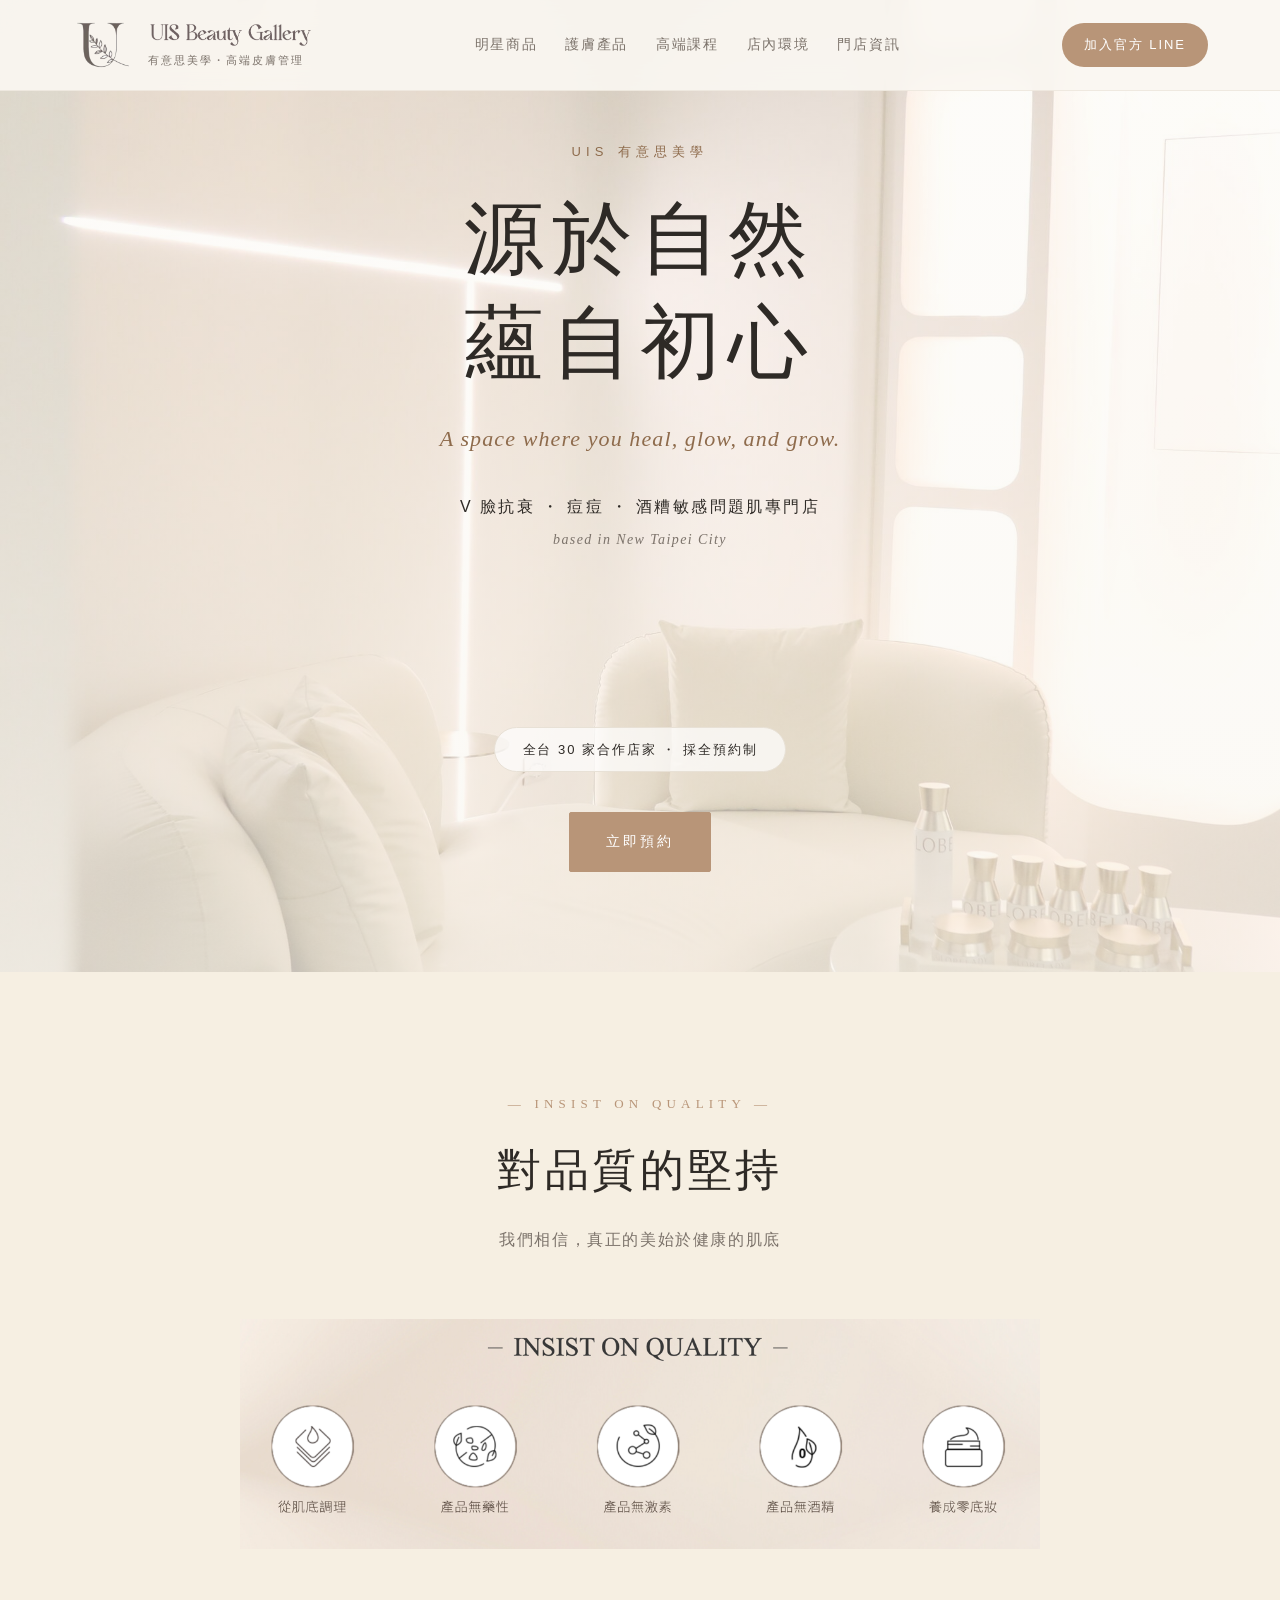
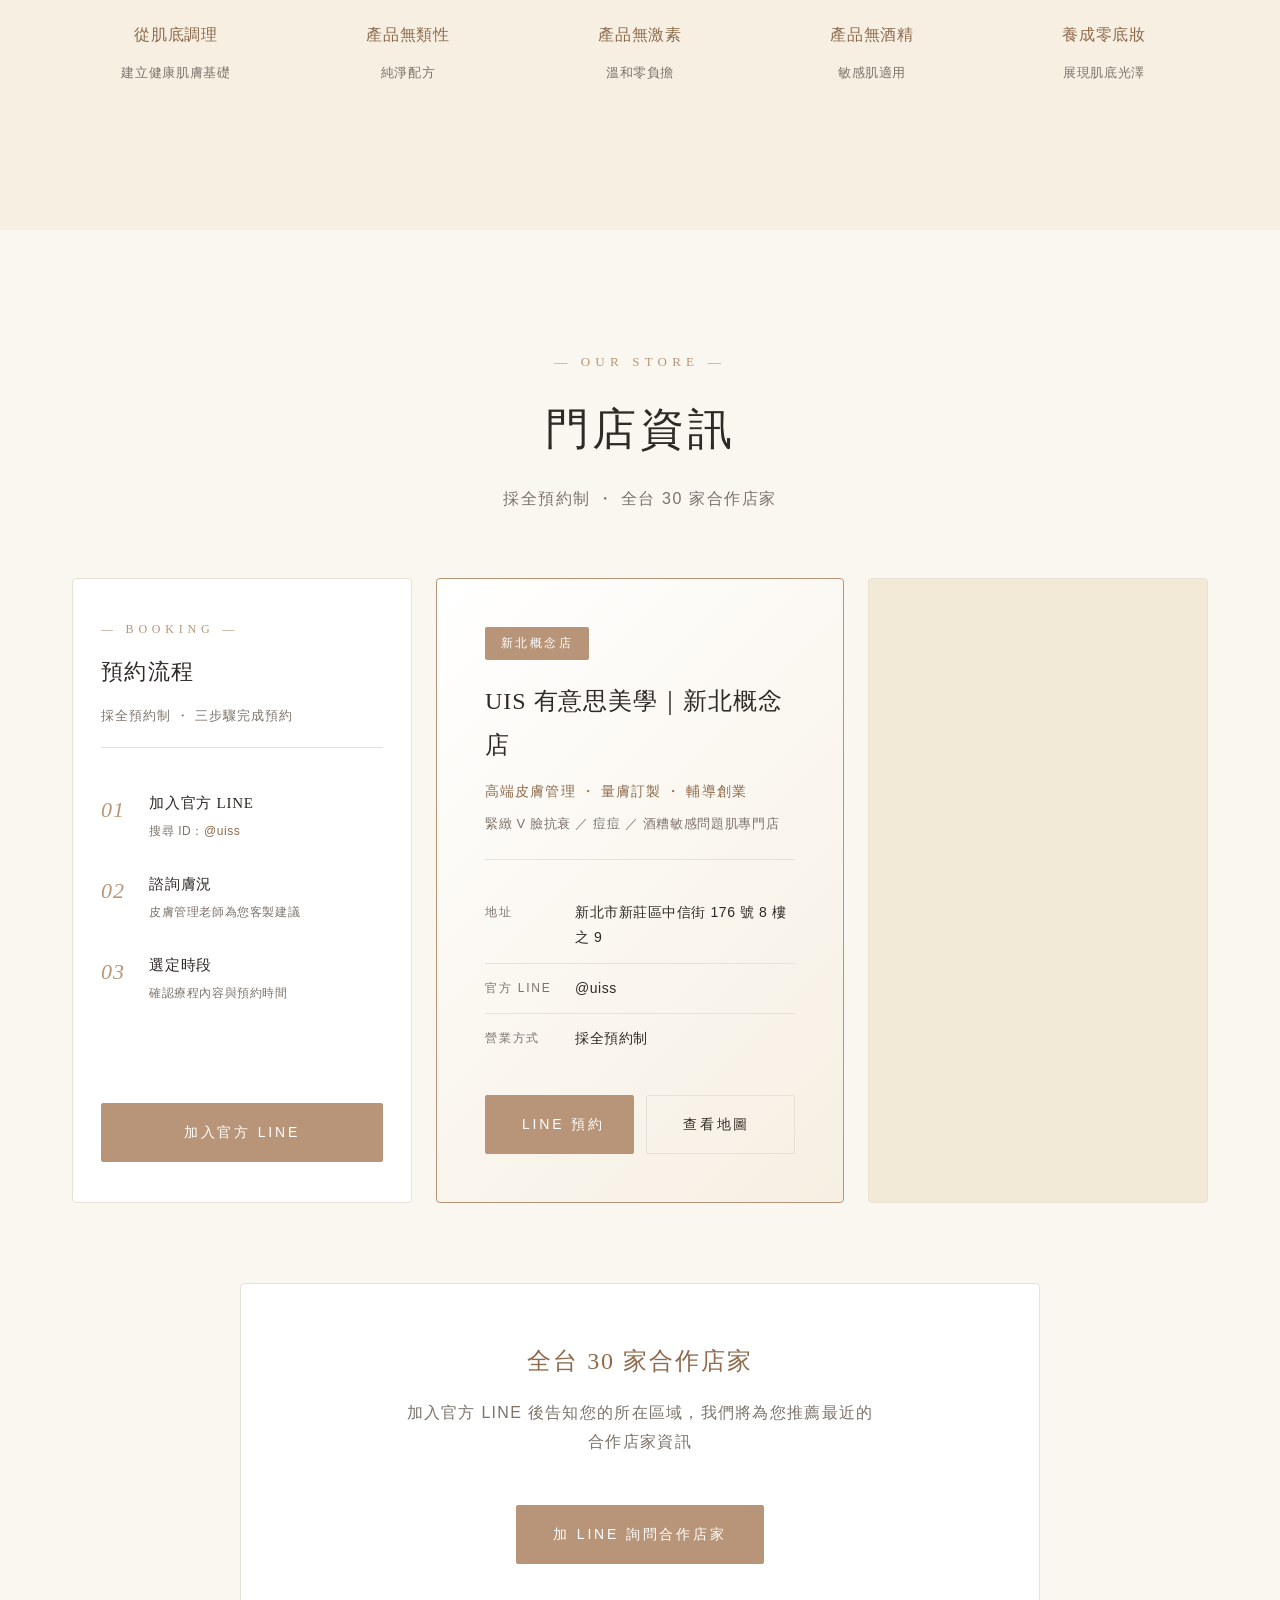
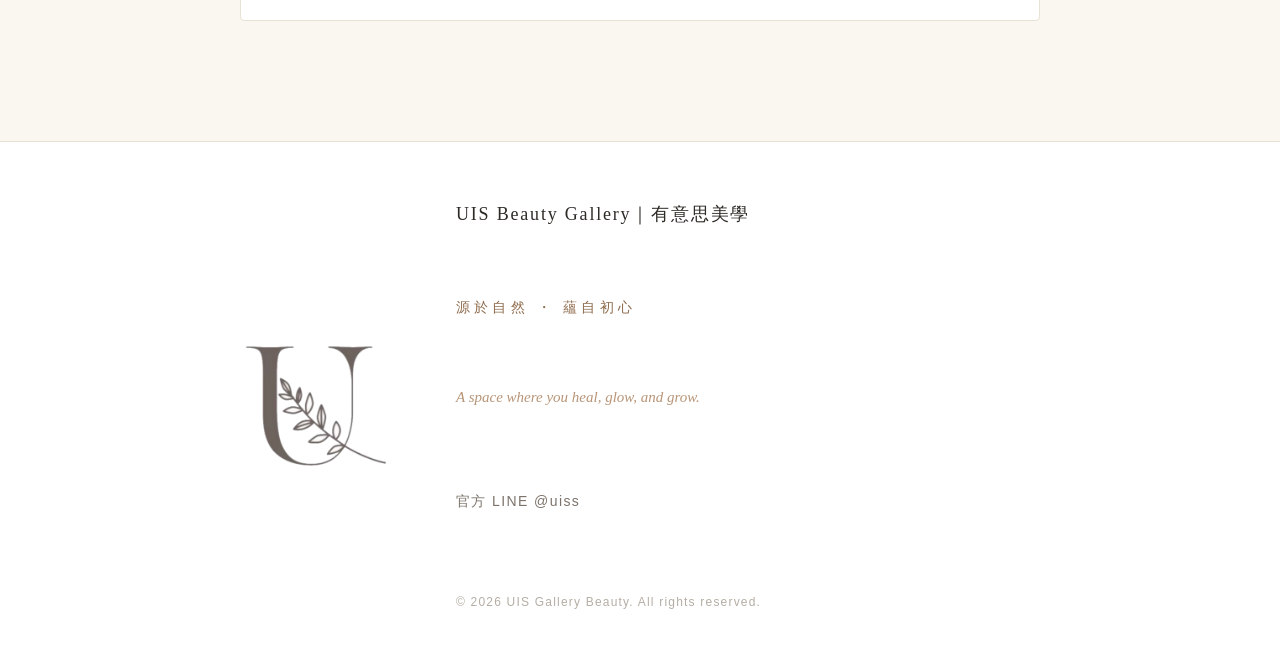
==== index.html @ d6e3f18b "fix(footer): LOGO 用 grid-row span 5 才能真正跨欄 問題：上次用 grid-row: 1 / -1，但沒指定 grid-template-rows 時，-1 = 1 " ====
<!DOCTYPE html>
<html lang="zh-Hant">
<head>
  <meta charset="UTF-8">
  <meta name="viewport" content="width=device-width, initial-scale=1.0">
  <title>UIS Gallery Beauty｜高端皮膚管理</title>
  <meta name="description" content="UIS 有意思美學｜高端皮膚管理。源於自然・蘊自初心。V 臉抗衰／痘痘／酒糟敏感問題肌專門店。based in New Taipei City，採全預約制。">

  <meta property="og:title" content="UIS Gallery Beauty｜高端皮膚管理">
  <meta property="og:description" content="源於自然・蘊自初心。V 臉抗衰／痘痘／酒糟敏感問題肌專門店。">
  <meta property="og:type" content="website">
  <meta property="og:url" content="https://uisgallerybeauty.github.io">
  <meta property="og:image" content="https://uisgallerybeauty.github.io/images/brand/logo-sign.jpg">

  <!-- Favicons（U + 月桂葉 LOGO 提取） -->
  <link rel="icon" type="image/png" sizes="32x32" href="images/brand/favicon-32.png">
  <link rel="icon" type="image/png" sizes="192x192" href="images/brand/favicon-192.png">
  <link rel="apple-touch-icon" sizes="180x180" href="images/brand/apple-touch-icon.png">

  <link rel="stylesheet" href="assets/css/style.css?v=202605300919">
</head>
<body>

  <!-- ===== Header ===== -->
  <header class="site-header">
    <div class="container header-inner">
      <a href="#top" class="brand">
        <img class="brand-mark-img" src="images/brand/logo-mark.png" alt="UIS Gallery Beauty LOGO">
        <span class="brand-text">
          <img class="brand-name-img" src="images/brand/logo-text.png" alt="UIS Beauty Gallery">
          <span class="brand-sub">有意思美學・高端皮膚管理</span>
        </span>
      </a>
      <nav class="site-nav">
        <a href="products.html">明星商品</a>
        <a href="skincare.html">護膚產品</a>
        <a href="courses.html">高端課程</a>
        <a href="space.html">店內環境</a>
        <a href="stores.html">門店資訊</a>
      </nav>
      <a href="https://lin.ee/UDv8DUk" target="_blank" rel="noopener" class="header-cta">
        加入官方 LINE
      </a>
    </div>
  </header>

  <!-- ===== Hero ===== -->
  <section class="hero" id="top">
    <video class="hero-video" autoplay muted loop playsinline poster="images/space/space-02.jpg">
      <source src="images/video/hero-loop.mp4" type="video/mp4">
    </video>
    <div class="hero-overlay"></div>
    <div class="container hero-content">
      <p class="hero-eyebrow">UIS 有意思美學</p>
      <h1 class="hero-title">源於自然<br>蘊自初心</h1>
      <p class="hero-tagline">A space where you heal, glow, and grow.</p>
      <p class="hero-sub">
        V 臉抗衰 ・ 痘痘 ・ 酒糟敏感問題肌專門店<br>
        <span class="hero-location">based in New Taipei City</span>
      </p>
      <p class="hero-pill">全台 30 家合作店家 ・ 採全預約制</p>
      <div class="hero-cta-wrap">
        <a href="#stores" class="btn btn-primary">立即預約</a>
      </div>
    </div>
  </section>

  <!-- ===== Quality Promise ===== -->
  <section class="section section-quality" id="quality">
    <div class="container">
      <p class="section-eyebrow">— INSIST ON QUALITY —</p>
      <h2>對品質的堅持</h2>
      <p class="section-intro">我們相信，真正的美始於健康的肌底</p>
      <div class="quality-image">
        <img src="images/brand/insist-on-quality.png" alt="INSIST ON QUALITY 五大品質承諾">
      </div>
      <div class="quality-grid">
        <div class="quality-item"><strong>從肌底調理</strong><span>建立健康肌膚基礎</span></div>
        <div class="quality-item"><strong>產品無類性</strong><span>純淨配方</span></div>
        <div class="quality-item"><strong>產品無激素</strong><span>溫和零負擔</span></div>
        <div class="quality-item"><strong>產品無酒精</strong><span>敏感肌適用</span></div>
        <div class="quality-item"><strong>養成零底妝</strong><span>展現肌底光澤</span></div>
      </div>
    </div>
  </section>

  <!-- 明星商品 / 護膚產品 section 已移至獨立分頁（products.html / skincare.html）
       首頁只留 nav 跳轉，避免內容過長 -->

  <!-- 高端課程 / 店內環境 section 已移至獨立分頁（courses.html / space.html）
       首頁只留 nav 跳轉 -->

  <!-- ===== 門店資訊（只留新北）===== -->
  <section class="section section-stores" id="stores">
    <div class="container">
      <p class="section-eyebrow">— OUR STORE —</p>
      <h2>門店資訊</h2>
      <p class="section-intro">採全預約制 ・ 全台 30 家合作店家</p>

      <div class="store-triple-wrap">

        <!-- 左：預約流程卡（E 方案） -->
        <div class="store-booking-info">
          <p class="booking-info-eyebrow">— BOOKING —</p>
          <h3>預約流程</h3>
          <p class="booking-info-lead">
            採全預約制 ・ 三步驟完成預約
          </p>
          <ol class="booking-steps">
            <li>
              <span class="step-num">01</span>
              <div>
                <strong>加入官方 LINE</strong>
                <span>搜尋 ID：<em>@uiss</em></span>
              </div>
            </li>
            <li>
              <span class="step-num">02</span>
              <div>
                <strong>諮詢膚況</strong>
                <span>皮膚管理老師為您客製建議</span>
              </div>
            </li>
            <li>
              <span class="step-num">03</span>
              <div>
                <strong>選定時段</strong>
                <span>確認療程內容與預約時間</span>
              </div>
            </li>
          </ol>
          <div class="booking-info-cta">
            <a href="https://lin.ee/UDv8DUk" target="_blank" rel="noopener" class="btn btn-line btn-block">
              加入官方 LINE
            </a>
          </div>
        </div>

        <!-- 中：店家資訊卡 -->
        <article class="store-card store-card-primary">
          <div class="store-badge">新北概念店</div>
          <h3>UIS 有意思美學｜新北概念店</h3>
          <p class="store-services">
            高端皮膚管理 ・ 量膚訂製 ・ 輔導創業
          </p>
          <p class="store-positioning">
            緊緻 V 臉抗衰 ／ 痘痘 ／ 酒糟敏感問題肌專門店
          </p>

          <div class="store-info">
            <div class="store-info-row">
              <span class="store-info-label">地址</span>
              <span class="store-info-val">新北市新莊區中信街 176 號 8 樓之 9</span>
            </div>
            <div class="store-info-row">
              <span class="store-info-label">官方 LINE</span>
              <span class="store-info-val">@uiss</span>
            </div>
            <div class="store-info-row">
              <span class="store-info-label">營業方式</span>
              <span class="store-info-val">採全預約制</span>
            </div>
          </div>

          <div class="store-actions">
            <a href="https://lin.ee/UDv8DUk" target="_blank" rel="noopener" class="btn btn-line">
              LINE 預約
            </a>
            <a href="https://maps.app.goo.gl/e3yg8ofaXATafeQRA" target="_blank" rel="noopener" class="btn btn-outline">
              查看地圖
            </a>
          </div>
        </article>

        <!-- 右：客製化色調地圖（D 方案，套米色 monochrome filter） -->
        <div class="store-map store-map-tinted">
          <iframe
            src="https://maps.google.com/maps?q=%E6%96%B0%E5%8C%97%E5%B8%82%E6%96%B0%E8%8E%8A%E5%8D%80%E4%B8%AD%E4%BF%A1%E8%A1%97176%E8%99%9F8%E6%A8%93%E4%B9%9D&t=&z=16&ie=UTF8&iwloc=&output=embed"
            width="100%"
            height="100%"
            frameborder="0"
            style="border:0;"
            allowfullscreen
            loading="lazy"
            referrerpolicy="no-referrer-when-downgrade"
            title="UIS Gallery Beauty 新北概念店位置">
          </iframe>
        </div>

      </div>

      <div class="partners-block">
        <h3 class="partners-title">全台 30 家合作店家</h3>
        <p class="partners-desc">
          加入官方 LINE 後告知您的所在區域，我們將為您推薦最近的合作店家資訊
        </p>
        <div class="section-cta">
          <a href="https://lin.ee/UDv8DUk" target="_blank" rel="noopener" class="btn btn-line">
            加 LINE 詢問合作店家
          </a>
        </div>
      </div>
    </div>
  </section>

  <!-- ===== Footer ===== -->
  <footer class="site-footer">
    <div class="container">
      <img class="footer-logo" src="images/brand/logo-mark.png" alt="UIS Gallery Beauty">
      <p class="footer-brand">UIS Beauty Gallery｜有意思美學</p>
      <p class="footer-tagline">源於自然 ・ 蘊自初心</p>
      <p class="footer-en">A space where you heal, glow, and grow.</p>
      <div class="footer-links">
        <a href="https://lin.ee/UDv8DUk" target="_blank" rel="noopener">官方 LINE @uiss</a>
      </div>
      <p class="footer-copy">&copy; 2026 UIS Gallery Beauty. All rights reserved.</p>
    </div>
  </footer>

  <!-- ===== Lightbox（店內環境照片放大查看） ===== -->
  <div class="lightbox-overlay" id="lightbox" role="dialog" aria-modal="true" aria-label="店內環境照片放大">
    <button class="lightbox-close" aria-label="關閉">×</button>
    <button class="lightbox-prev" aria-label="上一張">‹</button>
    <button class="lightbox-next" aria-label="下一張">›</button>
    <img class="lightbox-img" alt="">
    <div class="lightbox-counter"></div>
  </div>

  <script src="assets/js/main.js?v=202605300919"></script>
</body>
</html>
---- assets/css/style.css ----
/* =========================================================
   UIS Gallery Beauty — Stylesheet (v2)
   調性：韓系療癒、純白＋鵝黃＋米白＋莫蘭迪綠＋金色，圓弧曲線
   ========================================================= */

:root {
  --color-bg: #FAF7F1;
  --color-text: #2E2A26;
  --color-muted: #7C736B;
  --color-faint: #B5ADA4;
  --color-accent: #B89578;        /* 玫瑰金／深奶茶 */
  --color-accent-dark: #8E6B4C;
  --color-line: #E8E1D6;
  --color-card: #FFFFFF;
  --color-cream: #F6EFE2;
  --color-cream-deep: #ECDFC8;
  --color-green: #C8D2C5;
  --color-vip-bg: #2D2620;         /* VIP 深色突顯 */
  --color-vip-gold: #C7A063;
  --font-heading: "Noto Serif TC", "Source Han Serif", "Songti TC", serif;
  --font-body: "Noto Sans TC", "PingFang TC", "Microsoft JhengHei", sans-serif;
  --font-en: "Cormorant Garamond", "Times New Roman", serif;
  --container-max: 1200px;
  --space-section: 120px;
  --radius: 4px;
}

* { box-sizing: border-box; margin: 0; padding: 0; }
html { scroll-behavior: smooth; }
body {
  font-family: var(--font-body);
  color: var(--color-text);
  background: var(--color-bg);
  line-height: 1.8;
  font-size: 16px;
  -webkit-font-smoothing: antialiased;
}
img { max-width: 100%; display: block; }
a { color: inherit; text-decoration: none; }
ul { list-style: none; }

.container {
  max-width: var(--container-max);
  margin: 0 auto;
  padding: 0 32px;
}

/* ---------- Header ---------- */
.site-header {
  position: fixed;
  top: 0;
  left: 0;
  right: 0;
  z-index: 100;
  background: rgba(250, 247, 241, 0.92);
  backdrop-filter: blur(12px);
  border-bottom: 1px solid rgba(232, 225, 214, 0.6);
}
.header-inner {
  display: flex;
  align-items: center;
  justify-content: space-between;
  padding: 14px 32px;
  gap: 24px;
}
.brand { display: flex; align-items: center; gap: 14px; }
.brand-mark-img {
  width: auto;
  height: 62px;                  /* 放大 LOGO（之前 44px 太小） */
  object-fit: contain;
}
.brand-text {
  display: inline-flex;
  flex-direction: column;
  line-height: 1.2;
  gap: 6px;
  align-items: stretch;          /* 讓子元素吃滿父寬度 */
}
.brand-name {
  font-family: var(--font-heading);
  font-size: 17px;
  letter-spacing: 0.06em;
  font-weight: 500;
}
/* 品牌標準字圖（UIS Beauty Gallery）— 寬度跟中文副標等寬達成上下對齊 */
.brand-name-img {
  display: block;
  width: 100%;                   /* 跟父容器（brand-text）等寬 = 跟中文副標等寬 */
  height: auto;
  max-height: 26px;              /* 但別過高 */
  object-fit: contain;
  object-position: left center;  /* 圖靠左對齊 */
}
.brand-sub {
  font-size: 11px;
  color: var(--color-muted);
  letter-spacing: 0.18em;
  white-space: nowrap;            /* 中文不換行，固定寬度，讓英文 LOGO 圖跟著吃滿 */
}
.site-nav { display: flex; gap: 28px; }
.site-nav a {
  font-size: 14px;
  letter-spacing: 0.12em;
  color: var(--color-muted);
  transition: color 0.2s;
}
.site-nav a:hover { color: var(--color-accent); }

/* Header CTA：改用深奶茶底（移除 LINE 綠） */
.header-cta {
  background: var(--color-accent);
  color: #fff !important;
  padding: 10px 22px;
  font-size: 13px;
  letter-spacing: 0.15em;
  border-radius: 999px;
  transition: background 0.2s;
  white-space: nowrap;
  font-weight: 500;
}
.header-cta:hover { background: var(--color-accent-dark); }

/* ---------- Hero ---------- */
.hero {
  position: relative;
  min-height: 100vh;
  display: flex;
  align-items: center;
  justify-content: center;
  overflow: hidden;
  padding: 140px 0 100px;
}
.hero-video {
  position: absolute;
  top: 0; left: 0;
  width: 100%;
  height: 100%;
  object-fit: cover;
  z-index: 0;
}
.hero-overlay {
  position: absolute;
  inset: 0;
  background: linear-gradient(
    180deg,
    rgba(250, 247, 241, 0.4) 0%,
    rgba(250, 247, 241, 0.5) 40%,
    rgba(250, 247, 241, 0.75) 100%
  );
  z-index: 1;
}
.hero-content {
  position: relative;
  z-index: 2;
  text-align: center;
  color: var(--color-text);
}
.hero-eyebrow {
  font-size: 13px;
  letter-spacing: 0.4em;
  color: var(--color-accent-dark);
  margin-bottom: 24px;
  font-weight: 500;
}
.hero-title {
  font-family: var(--font-heading);
  font-size: clamp(48px, 8vw, 80px);
  letter-spacing: 0.1em;
  font-weight: 400;
  line-height: 1.3;
  margin-bottom: 24px;
  color: #2E2A26;
}
.hero-tagline {
  font-family: var(--font-en);
  font-style: italic;
  font-size: clamp(16px, 2vw, 22px);
  color: var(--color-accent-dark);
  letter-spacing: 0.05em;
  margin-bottom: 32px;
}
.hero-sub {
  font-size: 16px;
  color: var(--color-text);
  letter-spacing: 0.15em;
  margin-bottom: 32px;
  line-height: 2;
}
.hero-location {
  font-family: var(--font-en);
  font-size: 14px;
  color: var(--color-muted);
  font-style: italic;
  letter-spacing: 0.1em;
}
.hero-pill {
  display: inline-block;
  background: rgba(255, 255, 255, 0.7);
  border: 1px solid var(--color-line);
  padding: 10px 28px;
  border-radius: 999px;
  font-size: 13px;
  letter-spacing: 0.15em;
  color: var(--color-text);
  margin-top: 140px;          /* 推到 hero 下半部，避開影片中央 LOGO */
}
.hero-cta-wrap {
  margin-top: 40px;            /* pill 與 CTA 距離縮短，讓兩者一起在下半部 */
}
@media (max-width: 600px) {
  .hero-pill { margin-top: 80px; }
  .hero-cta-wrap { margin-top: 28px; }
}

/* ---------- Section base ---------- */
.section {
  padding: var(--space-section) 0;
}
.section-alt { background: #fff; }
.section-eyebrow {
  text-align: center;
  font-family: var(--font-en);
  font-size: 13px;
  letter-spacing: 0.4em;
  color: var(--color-accent);
  margin-bottom: 16px;
}
.section h2 {
  font-family: var(--font-heading);
  font-size: clamp(32px, 4.5vw, 44px);
  letter-spacing: 0.08em;
  font-weight: 400;
  text-align: center;
  margin-bottom: 16px;
}
.section-intro {
  text-align: center;
  color: var(--color-muted);
  margin-bottom: 64px;
  letter-spacing: 0.1em;
}
.section-cta {
  text-align: center;
  margin-top: 48px;
}

/* ---------- Buttons ---------- */
.btn {
  display: inline-block;
  padding: 16px 36px;
  font-size: 14px;
  letter-spacing: 0.2em;
  border: 1px solid;
  border-radius: 2px;
  cursor: pointer;
  transition: all 0.3s;
  white-space: nowrap;
  font-family: inherit;
}
.btn-primary {
  background: var(--color-accent);
  color: #fff;
  border-color: var(--color-accent);
}
.btn-primary:hover {
  background: var(--color-accent-dark);
  border-color: var(--color-accent-dark);
}
/* 改 4 (本輪)：LINE 按鈕統一深奶茶，全網一致 */
.btn-line {
  background: var(--color-accent);
  color: #fff;
  border-color: var(--color-accent);
}
.btn-line:hover {
  background: var(--color-accent-dark);
  border-color: var(--color-accent-dark);
}
.btn-outline {
  background: transparent;
  color: var(--color-text);
  border-color: var(--color-line);
}
.btn-outline:hover {
  border-color: var(--color-accent);
  color: var(--color-accent);
}
.btn-lg {
  padding: 20px 48px;
  font-size: 15px;
  letter-spacing: 0.25em;
}

/* ---------- Quality section ---------- */
.section-quality { background: var(--color-cream); }
.quality-image {
  max-width: 800px;
  margin: 0 auto 48px;
}
.quality-grid {
  display: grid;
  grid-template-columns: repeat(auto-fit, minmax(140px, 1fr));
  gap: 24px;
  margin-top: 24px;
}
.quality-item {
  text-align: center;
  padding: 24px 12px;
}
.quality-item strong {
  display: block;
  font-family: var(--font-heading);
  font-size: 16px;
  font-weight: 500;
  color: var(--color-accent-dark);
  margin-bottom: 8px;
  letter-spacing: 0.05em;
}
.quality-item span {
  font-size: 13px;
  color: var(--color-muted);
  letter-spacing: 0.05em;
}

/* ---------- Product grid（改 3：可點擊）---------- */
.product-grid {
  display: grid;
  grid-template-columns: repeat(auto-fit, minmax(260px, 1fr));
  gap: 32px;
  margin-bottom: 48px;
}
.product-card {
  background: #fff;
  border: 1px solid var(--color-line);
  border-radius: var(--radius);
  padding: 24px;
  text-align: center;
  transition: transform 0.3s, box-shadow 0.3s, border-color 0.3s;
  cursor: pointer;
  display: block;
  color: inherit;
}
.product-card:hover {
  transform: translateY(-6px);
  box-shadow: 0 20px 48px rgba(0,0,0,0.08);
  border-color: var(--color-accent);
}
.product-image-placeholder {
  aspect-ratio: 1 / 1;
  background: var(--color-cream);
  display: flex;
  align-items: center;
  justify-content: center;
  color: var(--color-faint);
  font-size: 13px;
  letter-spacing: 0.15em;
  line-height: 1.6;
  border-radius: var(--radius);
  margin-bottom: 20px;
}
.product-card h3 {
  font-family: var(--font-heading);
  font-size: 17px;
  font-weight: 500;
  margin-bottom: 8px;
  letter-spacing: 0.04em;
}
.product-desc {
  color: var(--color-muted);
  font-size: 13px;
  letter-spacing: 0.08em;
  margin-bottom: 12px;
}
.product-more {
  display: inline-block;
  font-size: 12px;
  color: var(--color-accent);
  letter-spacing: 0.15em;
  border-top: 1px solid var(--color-line);
  padding-top: 12px;
  margin-top: 4px;
  width: 100%;
  transition: color 0.2s, border-color 0.2s;
}
.product-card:hover .product-more {
  color: var(--color-accent-dark);
  border-top-color: var(--color-accent);
}
.product-note {
  text-align: center;
  color: var(--color-muted);
  font-size: 13px;
  letter-spacing: 0.05em;
  max-width: 640px;
  margin: 0 auto;
}

/* ---------- Skincare section ---------- */
.section-skincare { background: var(--color-bg); }
.skincare-grid {
  display: grid;
  grid-template-columns: repeat(auto-fit, minmax(220px, 1fr));
  gap: 24px;
  margin-bottom: 48px;
}
.skincare-cat {
  background: #fff;
  border: 1px solid var(--color-line);
  padding: 40px 28px;
  border-radius: var(--radius);
  text-align: center;
  transition: transform 0.3s, border-color 0.3s;
}
.skincare-cat:hover {
  transform: translateY(-4px);
  border-color: var(--color-accent);
}
.skincare-num {
  font-family: var(--font-en);
  font-size: 36px;
  color: var(--color-accent);
  margin-bottom: 16px;
  letter-spacing: 0.05em;
  font-weight: 400;
}
.skincare-cat h3 {
  font-family: var(--font-heading);
  font-size: 18px;
  font-weight: 500;
  margin-bottom: 8px;
  letter-spacing: 0.06em;
}
.skincare-cat p {
  font-size: 13px;
  color: var(--color-muted);
  letter-spacing: 0.08em;
}
.skincare-note {
  text-align: center;
  color: var(--color-muted);
  font-size: 13px;
  letter-spacing: 0.05em;
  max-width: 640px;
  margin: 0 auto;
}

/* ---------- Courses section ---------- */
.section-courses {
  background: var(--color-cream);
  padding-bottom: 0;
}
.price-pair {
  display: grid;
  grid-template-columns: repeat(auto-fit, minmax(280px, 1fr));
  gap: 24px;
  max-width: 720px;
  margin: 0 auto 100px;
}
.price-card {
  background: #fff;
  border: 1px solid var(--color-line);
  border-radius: var(--radius);
  padding: 40px 32px;
  text-align: center;
  position: relative;
}
.price-card-vip {
  background: linear-gradient(135deg, #fff 0%, var(--color-cream) 100%);
  border-color: var(--color-accent);
}
.price-vip-badge {
  position: absolute;
  top: 12px;
  right: 12px;
  background: var(--color-accent);
  color: #fff;
  padding: 4px 10px;
  font-size: 11px;
  letter-spacing: 0.15em;
  border-radius: 2px;
  font-weight: 500;
}
.price-label {
  font-size: 13px;
  letter-spacing: 0.25em;
  color: var(--color-muted);
  margin-bottom: 16px;
}
.price-amount {
  font-family: var(--font-en);
  font-size: 44px;
  color: var(--color-accent-dark);
  margin-bottom: 12px;
  font-weight: 500;
  letter-spacing: 0.02em;
}
.price-card-vip .price-amount { color: var(--color-accent); }
.price-note {
  font-size: 13px;
  color: var(--color-muted);
  letter-spacing: 0.1em;
}

/* ---------- VIP Mega（改 4：大幅強化，全寬深色突顯）---------- */
.vip-mega {
  background: var(--color-vip-bg);
  color: #F5EDE0;
  padding: 100px 0;
  position: relative;
  margin-top: 0;
}
.vip-mega::before {
  content: "";
  position: absolute;
  top: 0;
  left: 0;
  right: 0;
  height: 3px;
  background: linear-gradient(90deg, transparent, var(--color-vip-gold), transparent);
}
.vip-mega-eyebrow {
  text-align: center;
  font-family: var(--font-en);
  font-size: 13px;
  letter-spacing: 0.5em;
  color: var(--color-vip-gold);
  margin-bottom: 16px;
}
.vip-mega-title {
  text-align: center;
  font-family: var(--font-en);
  font-size: clamp(48px, 7vw, 72px);
  font-weight: 500;
  color: var(--color-vip-gold);
  letter-spacing: 0.05em;
  margin-bottom: 8px;
  font-style: italic;
}
.vip-mega-subtitle {
  text-align: center;
  font-family: var(--font-heading);
  font-size: 22px;
  letter-spacing: 0.2em;
  margin-bottom: 64px;
  color: #F5EDE0;
}
/* VIP 區：圖大、頂底都對齊、背景金框偏移突出（秩序中跳脫） */
.vip-mega-content {
  display: grid;
  grid-template-columns: 1fr 1fr;
  gap: 72px;
  align-items: stretch;        /* 兩欄等高，讓文字側 CTA 能推到底 */
  max-width: 1200px;
  margin: 0 auto;
  padding-top: 24px;           /* 給 ::before 偏移框留突出空間 */
}
.vip-mega-image {
  position: relative;
  display: flex;
  align-items: flex-start;     /* 圖在容器頂端 */
  justify-content: center;
}
/* 偏移背景金線框（左上突出超過圖邊 24px，刻意打破對齊感） */
.vip-mega-image::before {
  content: "";
  position: absolute;
  top: -24px;
  left: -24px;
  right: 24px;
  bottom: 24px;
  border: 1px solid var(--color-vip-gold);
  border-radius: var(--radius);
  z-index: 0;
  pointer-events: none;
}
/* 第二層偏移色塊（更深層次） */
.vip-mega-image::after {
  content: "";
  position: absolute;
  top: 16px;
  left: 16px;
  right: -16px;
  bottom: -16px;
  background: rgba(199, 160, 99, 0.08);
  border-radius: var(--radius);
  z-index: 0;
  pointer-events: none;
}
.vip-mega-image img {
  position: relative;
  z-index: 1;
  width: 100%;
  height: auto;
  border-radius: var(--radius);
  box-shadow: 0 24px 60px rgba(0,0,0,0.4);
  display: block;
}
.vip-mega-rules {
  display: flex;
  flex-direction: column;
  gap: 12px;
}
/* 把最後的「加 LINE 了解白金會員」按鈕推到容器底端，跟圖底邊對齊 */
.vip-mega-rules > .btn-line {
  margin-top: auto;
  align-self: flex-start;      /* 按鈕不拉滿寬，靠左 */
}
.vip-mega-rules {
  font-size: 15px;
}
.vip-mega-headline {
  font-family: var(--font-heading);
  font-size: 24px;
  line-height: 1.6;
  color: #F5EDE0;
  margin-bottom: 24px;
  letter-spacing: 0.05em;
}
.vip-mega-headline strong {
  color: var(--color-vip-gold);
  font-weight: 500;
}
.vip-mega-summary {
  font-size: 15px;
  line-height: 2;
  color: #D8CFC0;
  padding: 20px;
  background: rgba(199, 160, 99, 0.08);
  border-left: 3px solid var(--color-vip-gold);
  margin-bottom: 36px;
  letter-spacing: 0.05em;
}
.vip-mega-summary strong { color: #F5EDE0; }
.vip-price {
  font-family: var(--font-en);
  font-size: 22px;
  font-style: italic;
  color: var(--color-vip-gold) !important;
}
.vip-mega-list { margin-bottom: 28px; }
.vip-mega-list li {
  display: flex;
  align-items: flex-start;
  gap: 20px;
  padding: 18px 0;
  border-bottom: 1px solid rgba(199, 160, 99, 0.2);
}
.vip-mega-list li:last-child { border-bottom: none; }
.vip-num {
  font-family: var(--font-en);
  font-size: 24px;
  color: var(--color-vip-gold);
  flex-shrink: 0;
  width: 36px;
  letter-spacing: 0.05em;
  font-style: italic;
}
.vip-mega-list strong {
  display: block;
  color: #F5EDE0;
  font-size: 16px;
  margin-bottom: 4px;
  font-weight: 500;
  letter-spacing: 0.05em;
}
.vip-mega-list span {
  display: block;
  color: #BFB7A8;
  font-size: 13px;
  letter-spacing: 0.05em;
}
.vip-mega-list em {
  color: var(--color-vip-gold);
  font-style: normal;
  font-weight: 500;
}
.vip-mega-cta-note {
  font-size: 13px;
  color: #BFB7A8;
  margin-bottom: 24px;
  font-style: italic;
  letter-spacing: 0.05em;
}
.vip-mega-cta-note strong { color: var(--color-vip-gold); font-style: normal; }

/* ---------- Space gallery（改 5：12 張，更豐富排版）---------- */
.section-space { background: #fff; }
.space-gallery {
  display: grid;
  grid-template-columns: repeat(4, 1fr);
  grid-auto-rows: 220px;
  gap: 12px;
}
.space-item {
  overflow: hidden;
  border-radius: var(--radius);
  background: var(--color-cream);
}
.space-item img {
  width: 100%;
  height: 100%;
  object-fit: cover;
  transition: transform 0.6s;
}
.space-item:hover img { transform: scale(1.05); }
.space-item-large {
  grid-column: span 2;
  grid-row: span 2;
}
.space-item-tall {
  grid-row: span 2;
}

/* ---------- Stores（改 6：只剩新北 + LOGO 招牌展示）---------- */
.section-stores { background: var(--color-bg); }
.store-single-wrap {
  display: grid;
  grid-template-columns: 1fr 1fr;
  gap: 32px;
  align-items: stretch;
  max-width: 1100px;
  margin: 0 auto 80px;
}

/* 三格佈局：預約流程 + 店家資訊 + 客製化地圖 */
.store-triple-wrap {
  display: grid;
  grid-template-columns: 1fr 1.2fr 1fr;
  gap: 24px;
  align-items: stretch;
  max-width: 1280px;
  margin: 0 auto 80px;
}

/* 左：預約流程卡 */
.store-booking-info {
  background: #fff;
  border: 1px solid var(--color-line);
  border-radius: var(--radius);
  padding: 40px 28px;
  display: flex;
  flex-direction: column;
}
.booking-info-eyebrow {
  font-family: var(--font-en);
  font-size: 12px;
  letter-spacing: 0.4em;
  color: var(--color-accent);
  margin-bottom: 12px;
}
.store-booking-info h3 {
  font-family: var(--font-heading);
  font-size: 22px;
  font-weight: 500;
  letter-spacing: 0.06em;
  margin-bottom: 12px;
}
.booking-info-lead {
  font-size: 13px;
  color: var(--color-muted);
  letter-spacing: 0.08em;
  margin-bottom: 28px;
  padding-bottom: 20px;
  border-bottom: 1px solid var(--color-line);
}
.booking-steps {
  list-style: none;
  padding: 0;
  margin: 0 0 28px 0;
  flex: 1;
}
.booking-steps li {
  display: flex;
  align-items: flex-start;
  gap: 16px;
  padding: 14px 0;
}
.booking-steps .step-num {
  font-family: var(--font-en);
  font-size: 22px;
  color: var(--color-accent);
  font-style: italic;
  letter-spacing: 0.05em;
  flex-shrink: 0;
  width: 32px;
}
.booking-steps strong {
  display: block;
  font-family: var(--font-heading);
  font-size: 15px;
  font-weight: 500;
  letter-spacing: 0.05em;
  margin-bottom: 4px;
}
.booking-steps span {
  display: block;
  font-size: 12px;
  color: var(--color-muted);
  letter-spacing: 0.05em;
}
.booking-steps em {
  font-style: normal;
  color: var(--color-accent-dark);
  font-weight: 500;
}
.booking-info-cta {
  margin-top: auto;
}
.btn-block {
  display: block;
  text-align: center;
  width: 100%;
}

/* 右：客製化色調地圖（淺米白 monochrome，跟背景融合） */
.store-map-tinted {
  position: relative;
  overflow: hidden;
  border-radius: var(--radius);
}
/* 純去色 + 大幅提亮：讓地圖變「淺灰+亮白」基底（不要 sepia 否則會土黃） */
.store-map-tinted iframe {
  filter: grayscale(1) brightness(1.18) contrast(0.85);
}
/* overlay 用 cream 米白 multiply 疊出柔和米白色調 */
.store-map-tinted::after {
  content: "";
  position: absolute;
  inset: 0;
  background: rgba(246, 239, 226, 0.4);
  pointer-events: none;
  mix-blend-mode: multiply;
}

/* RWD：手機/平板把三格疊成單欄 */
@media (max-width: 968px) {
  .store-triple-wrap {
    grid-template-columns: 1fr;
    gap: 20px;
    max-width: 560px;
  }
  .store-booking-info { padding: 32px 24px; }
}
.store-card {
  background: #fff;
  border: 1px solid var(--color-line);
  border-radius: var(--radius);
  padding: 48px;
  position: relative;
}
.store-card-primary {
  border-color: var(--color-accent);
  background: linear-gradient(135deg, #fff 0%, var(--color-cream) 100%);
}
.store-badge {
  display: inline-block;
  background: var(--color-accent);
  color: #fff;
  padding: 6px 16px;
  font-size: 12px;
  letter-spacing: 0.2em;
  border-radius: 2px;
  margin-bottom: 20px;
}
.store-card h3 {
  font-family: var(--font-heading);
  font-size: 24px;
  font-weight: 500;
  margin-bottom: 12px;
  letter-spacing: 0.04em;
}
.store-services {
  color: var(--color-accent-dark);
  font-size: 14px;
  letter-spacing: 0.08em;
  margin-bottom: 8px;
  font-weight: 500;
}
.store-positioning {
  color: var(--color-muted);
  font-size: 13px;
  letter-spacing: 0.05em;
  margin-bottom: 28px;
  padding-bottom: 24px;
  border-bottom: 1px solid var(--color-line);
}
.store-info { margin-bottom: 32px; }
.store-info-row {
  display: flex;
  padding: 12px 0;
  border-bottom: 1px solid var(--color-line);
  font-size: 14px;
}
.store-info-row:last-child { border-bottom: none; }
.store-info-label {
  width: 90px;
  color: var(--color-muted);
  letter-spacing: 0.15em;
  font-size: 12px;
  padding-top: 2px;
}
.store-info-val {
  flex: 1;
  color: var(--color-text);
  letter-spacing: 0.04em;
}
.store-actions {
  display: flex;
  gap: 12px;
  flex-wrap: wrap;
}
.store-actions .btn { flex: 1; min-width: 130px; }

/* Google Maps 嵌入容器（base styles） */
.store-map {
  border: 1px solid var(--color-line);
  border-radius: var(--radius);
  overflow: hidden;
  min-height: 480px;
  background: var(--color-cream);
}
.store-map iframe {
  display: block;
  width: 100%;
  height: 100%;
  min-height: 480px;
  /* 注意：filter 已移除！.store-map-tinted iframe 在前面定義的強化米色 filter
     才能正確生效；不再被這個 base 規則用 grayscale(0.15) 覆蓋 */
}

.partners-block {
  background: #fff;
  border: 1px solid var(--color-line);
  border-radius: var(--radius);
  padding: 56px 32px;
  text-align: center;
  max-width: 800px;
  margin: 0 auto;
}
.partners-title {
  font-family: var(--font-heading);
  font-size: 24px;
  font-weight: 500;
  letter-spacing: 0.08em;
  color: var(--color-accent-dark);
  margin-bottom: 16px;
}
.partners-desc {
  color: var(--color-muted);
  letter-spacing: 0.08em;
  max-width: 480px;
  margin: 0 auto;
}

/* ---------- Lightbox（點縮圖看完整未裁切照片） ---------- */
.lightbox-overlay {
  position: fixed;
  inset: 0;
  background: rgba(20, 16, 12, 0.94);
  z-index: 9999;
  display: none;
  align-items: center;
  justify-content: center;
  cursor: zoom-out;
  padding: 40px;
}
.lightbox-overlay.active {
  display: flex;
  animation: lightboxFade 0.25s ease;
}
@keyframes lightboxFade {
  from { opacity: 0; }
  to { opacity: 1; }
}
.lightbox-img {
  max-width: 90vw;
  max-height: 88vh;
  width: auto;
  height: auto;
  object-fit: contain;
  cursor: default;
  border-radius: 4px;
  box-shadow: 0 24px 80px rgba(0,0,0,0.6);
}
.lightbox-close,
.lightbox-prev,
.lightbox-next {
  position: absolute;
  background: rgba(255,255,255,0.08);
  backdrop-filter: blur(8px);
  border: 1px solid rgba(255,255,255,0.18);
  color: #fff;
  width: 52px;
  height: 52px;
  border-radius: 50%;
  font-size: 28px;
  line-height: 1;
  cursor: pointer;
  display: flex;
  align-items: center;
  justify-content: center;
  transition: background 0.2s, transform 0.2s;
  font-family: inherit;
  padding: 0;
}
.lightbox-close:hover,
.lightbox-prev:hover,
.lightbox-next:hover {
  background: rgba(255,255,255,0.18);
  transform: scale(1.05);
}
.lightbox-close { top: 24px; right: 24px; }
.lightbox-prev { left: 24px; top: 50%; transform: translateY(-50%); }
.lightbox-next { right: 24px; top: 50%; transform: translateY(-50%); }
.lightbox-prev:hover { transform: translateY(-50%) scale(1.05); }
.lightbox-next:hover { transform: translateY(-50%) scale(1.05); }
.lightbox-counter {
  position: absolute;
  bottom: 28px;
  left: 50%;
  transform: translateX(-50%);
  color: rgba(255,255,255,0.7);
  font-family: var(--font-en);
  letter-spacing: 0.3em;
  font-size: 13px;
  background: rgba(0,0,0,0.4);
  padding: 6px 18px;
  border-radius: 999px;
}
@media (max-width: 768px) {
  .lightbox-overlay { padding: 16px; }
  .lightbox-close { top: 12px; right: 12px; width: 44px; height: 44px; font-size: 24px; }
  .lightbox-prev { left: 8px; width: 44px; height: 44px; font-size: 24px; }
  .lightbox-next { right: 8px; width: 44px; height: 44px; font-size: 24px; }
}

/* ---------- Footer（左右兩欄：左 LOGO、右文字群組）---------- */
.site-footer {
  padding: 56px 0 40px;
  background: #fff;
  border-top: 1px solid var(--color-line);
}
.site-footer .container {
  display: grid;
  grid-template-columns: auto 1fr;
  align-items: center;
  gap: 56px;
  max-width: 880px;
}
.footer-logo {
  width: auto;
  height: 168px;
  margin: 0;
  opacity: 1;
  grid-row: 1 / span 5;      /* 強制跨 5 row，蓋住左欄整欄；右欄文字依序填 */
  grid-column: 1;
  align-self: center;
}
.footer-brand {
  font-family: var(--font-heading);
  font-size: 18px;
  letter-spacing: 0.1em;
  margin: 0 0 8px;
  text-align: left;
}
.footer-tagline {
  letter-spacing: 0.3em;
  color: var(--color-accent-dark);
  margin: 0 0 8px;
  font-size: 14px;
  text-align: left;
}
.footer-en {
  font-family: var(--font-en);
  font-style: italic;
  color: var(--color-accent);
  font-size: 15px;
  margin: 0 0 20px;
  text-align: left;
}
.footer-links { margin: 0 0 20px; text-align: left; }
.footer-links a {
  color: var(--color-muted);
  font-size: 14px;
  letter-spacing: 0.1em;
  transition: color 0.2s;
}
.footer-links a:hover { color: var(--color-accent); }
.footer-sep {
  color: var(--color-faint);
  margin: 0 12px;
}
.footer-copy {
  font-size: 12px;
  color: var(--color-faint);
  letter-spacing: 0.1em;
  margin: 0;
  text-align: left;
}

/* RWD：手機/平板 footer 回到單欄居中 */
@media (max-width: 768px) {
  .site-footer .container {
    grid-template-columns: 1fr;
    gap: 24px;
    text-align: center;
    max-width: 480px;
  }
  .footer-logo {
    grid-row: auto;
    grid-column: auto;
    margin: 0 auto;
    height: 120px;
  }
  .footer-brand, .footer-tagline, .footer-en,
  .footer-links, .footer-copy {
    text-align: center;
  }
}

/* ---------- Products page 共用樣式 ---------- */
.products-hero {
  padding: 160px 0 80px;
  background: var(--color-cream);
  text-align: center;
}
.products-hero h1 {
  font-family: var(--font-heading);
  font-size: clamp(36px, 5vw, 52px);
  letter-spacing: 0.08em;
  font-weight: 400;
  margin-bottom: 16px;
}
.products-hero p {
  color: var(--color-muted);
  letter-spacing: 0.1em;
  max-width: 600px;
  margin: 0 auto;
}
.products-back {
  text-align: center;
  padding: 24px 0;
  background: var(--color-bg);
  border-bottom: 1px solid var(--color-line);
}
.products-back a {
  color: var(--color-muted);
  font-size: 13px;
  letter-spacing: 0.15em;
}
.products-back a:hover { color: var(--color-accent); }
.product-detail {
  padding: 80px 0;
  border-bottom: 1px solid var(--color-line);
}
.product-detail:nth-child(even) { background: #fff; }
.product-detail-grid {
  display: grid;
  grid-template-columns: 400px 1fr;
  gap: 64px;
  align-items: center;
  max-width: 1080px;
  margin: 0 auto;
}
.product-detail-image {
  aspect-ratio: 1;
  background: var(--color-cream);
  border-radius: var(--radius);
  display: flex;
  align-items: center;
  justify-content: center;
  color: var(--color-faint);
  font-size: 14px;
  letter-spacing: 0.15em;
}
.product-detail h2 {
  font-family: var(--font-heading);
  font-size: 32px;
  margin-bottom: 8px;
  letter-spacing: 0.05em;
  font-weight: 500;
  text-align: left;
}
.product-detail-sub {
  color: var(--color-accent-dark);
  letter-spacing: 0.1em;
  margin-bottom: 32px;
  font-size: 15px;
}
.product-detail-body p { margin-bottom: 16px; color: var(--color-text); }
.product-detail-body h3 {
  font-family: var(--font-heading);
  font-size: 16px;
  font-weight: 500;
  color: var(--color-accent-dark);
  margin: 20px 0 8px;
  letter-spacing: 0.1em;
}
.product-detail-body ul {
  margin: 8px 0 16px;
  padding-left: 0;
}
.product-detail-body ul li {
  padding: 6px 0 6px 20px;
  position: relative;
  color: var(--color-muted);
  font-size: 14px;
}
.product-detail-body ul li::before {
  content: "◆";
  position: absolute;
  left: 0;
  color: var(--color-accent);
  font-size: 10px;
  top: 10px;
}

/* ---------- Responsive ---------- */
/* ---------- 漢堡選單（手機/平板）---------- */
.nav-burger {
  display: none;                    /* 桌面隱藏 */
  background: transparent;
  border: none;
  width: 40px;
  height: 40px;
  padding: 8px;
  cursor: pointer;
  flex-direction: column;
  justify-content: space-around;
  align-items: center;
  z-index: 110;
}
.nav-burger span {
  display: block;
  width: 24px;
  height: 2px;
  background: var(--color-text);
  transition: transform 0.25s, opacity 0.25s;
  border-radius: 1px;
}
.nav-burger.active span:nth-child(1) {
  transform: translateY(7px) rotate(45deg);
}
.nav-burger.active span:nth-child(2) {
  opacity: 0;
}
.nav-burger.active span:nth-child(3) {
  transform: translateY(-7px) rotate(-45deg);
}
body.nav-open {
  overflow: hidden;
}
/* 桌面版隱藏漢堡選單內動態加進去的 LINE 按鈕 clone（避免在 nav 橫排顯示） */
.nav-line-cta {
  display: none;
}

@media (max-width: 968px) {
  :root { --space-section: 80px; }
  /* 顯示漢堡 */
  .nav-burger { display: flex; }
  /* 隱藏 header 右側 LINE 按鈕，改由漢堡選單內呈現 */
  .header-cta { display: none; }
  /* nav 預設隱藏，加 .open 時下拉顯示 */
  .site-nav {
    position: fixed;
    top: 0;
    left: 0;
    right: 0;
    background: rgba(250, 247, 241, 0.98);
    backdrop-filter: blur(12px);
    padding: 90px 24px 32px;
    flex-direction: column;
    gap: 0;
    box-shadow: 0 16px 40px rgba(0,0,0,0.08);
    border-bottom: 1px solid var(--color-line);
    transform: translateY(-110%);
    transition: transform 0.35s cubic-bezier(.4,0,.2,1);
    z-index: 105;
  }
  .site-nav.open {
    transform: translateY(0);
  }
  .site-nav a {
    display: block;
    padding: 18px 0;
    text-align: center;
    font-size: 16px;
    letter-spacing: 0.2em;
    color: var(--color-text);
    border-bottom: 1px solid var(--color-line);
  }
  .site-nav a:last-child { border-bottom: none; }
  .site-nav a:hover { color: var(--color-accent); }
  /* 收進選單的 LINE CTA 用深奶茶背景突顯（手機才顯示） */
  .site-nav .nav-line-cta {
    display: block;
    margin-top: 16px;
    background: var(--color-accent);
    color: #fff !important;
    border-radius: 999px;
    padding: 14px 24px;
    border: none;
    font-weight: 500;
  }
  .site-nav .nav-line-cta:hover {
    background: var(--color-accent-dark);
    color: #fff !important;
  }
  /* header 整體與品牌（手機版）：LOGO 跟兩行文字上下對齊 */
  .header-inner { padding: 14px 18px; gap: 10px; }
  .brand { gap: 12px; align-items: center; }
  .brand-sub { display: block; font-size: 11px; letter-spacing: 0.15em; }
  .brand-name { font-size: 17px; }
  /* 手機 LOGO 圖跟兩行文字總高度齊平 */
  .brand-mark-img { width: auto; height: 52px; }
  .brand-name-img { max-height: 22px; }
  .vip-mega-content { grid-template-columns: 1fr; gap: 40px; }
  .vip-mega-image { max-width: 320px; margin: 0 auto; }
  .vip-mega { padding: 80px 0; }
  .space-gallery {
    grid-template-columns: repeat(2, 1fr);
    grid-auto-rows: 180px;
  }
  .space-item-large {
    grid-column: span 2;
    grid-row: span 1;
  }
  .space-item-tall {
    grid-row: span 1;
  }
  .store-single-wrap {
    grid-template-columns: 1fr;
    gap: 24px;
  }
  .store-sign-display {
    max-width: 380px;
    margin: 0 auto;
  }
  .product-detail-grid {
    grid-template-columns: 1fr;
    gap: 32px;
  }
  .product-detail-image { max-width: 360px; margin: 0 auto; }
  .product-detail h2 { text-align: center; }
  .product-detail-sub { text-align: center; }
  .container { padding: 0 20px; }
}
@media (max-width: 600px) {
  .hero-title { font-size: 44px; letter-spacing: 0.05em; }
  .hero-sub { font-size: 14px; }
  .hero-cta-wrap { margin-top: 56px; }
  .store-card { padding: 32px 24px; }
  .vip-mega-headline { font-size: 20px; }
  .vip-mega-title { font-size: 44px; }
}
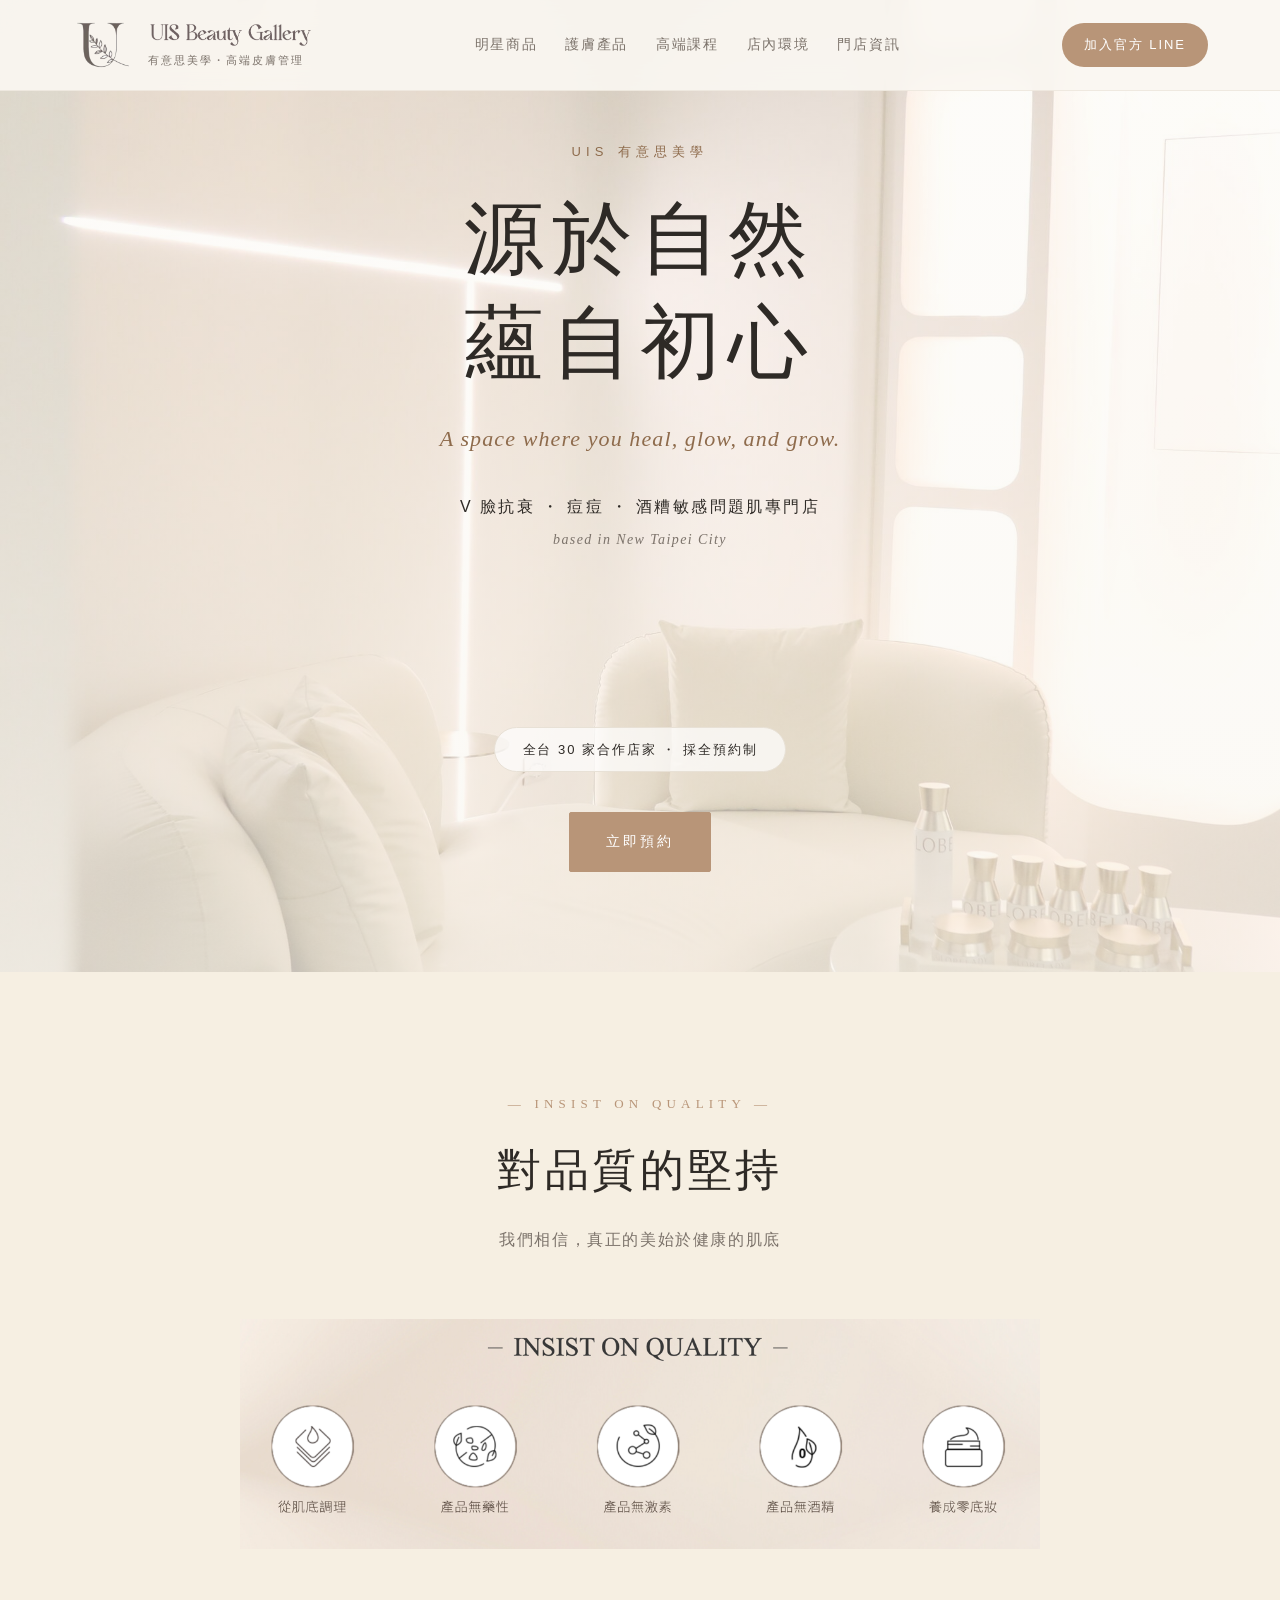
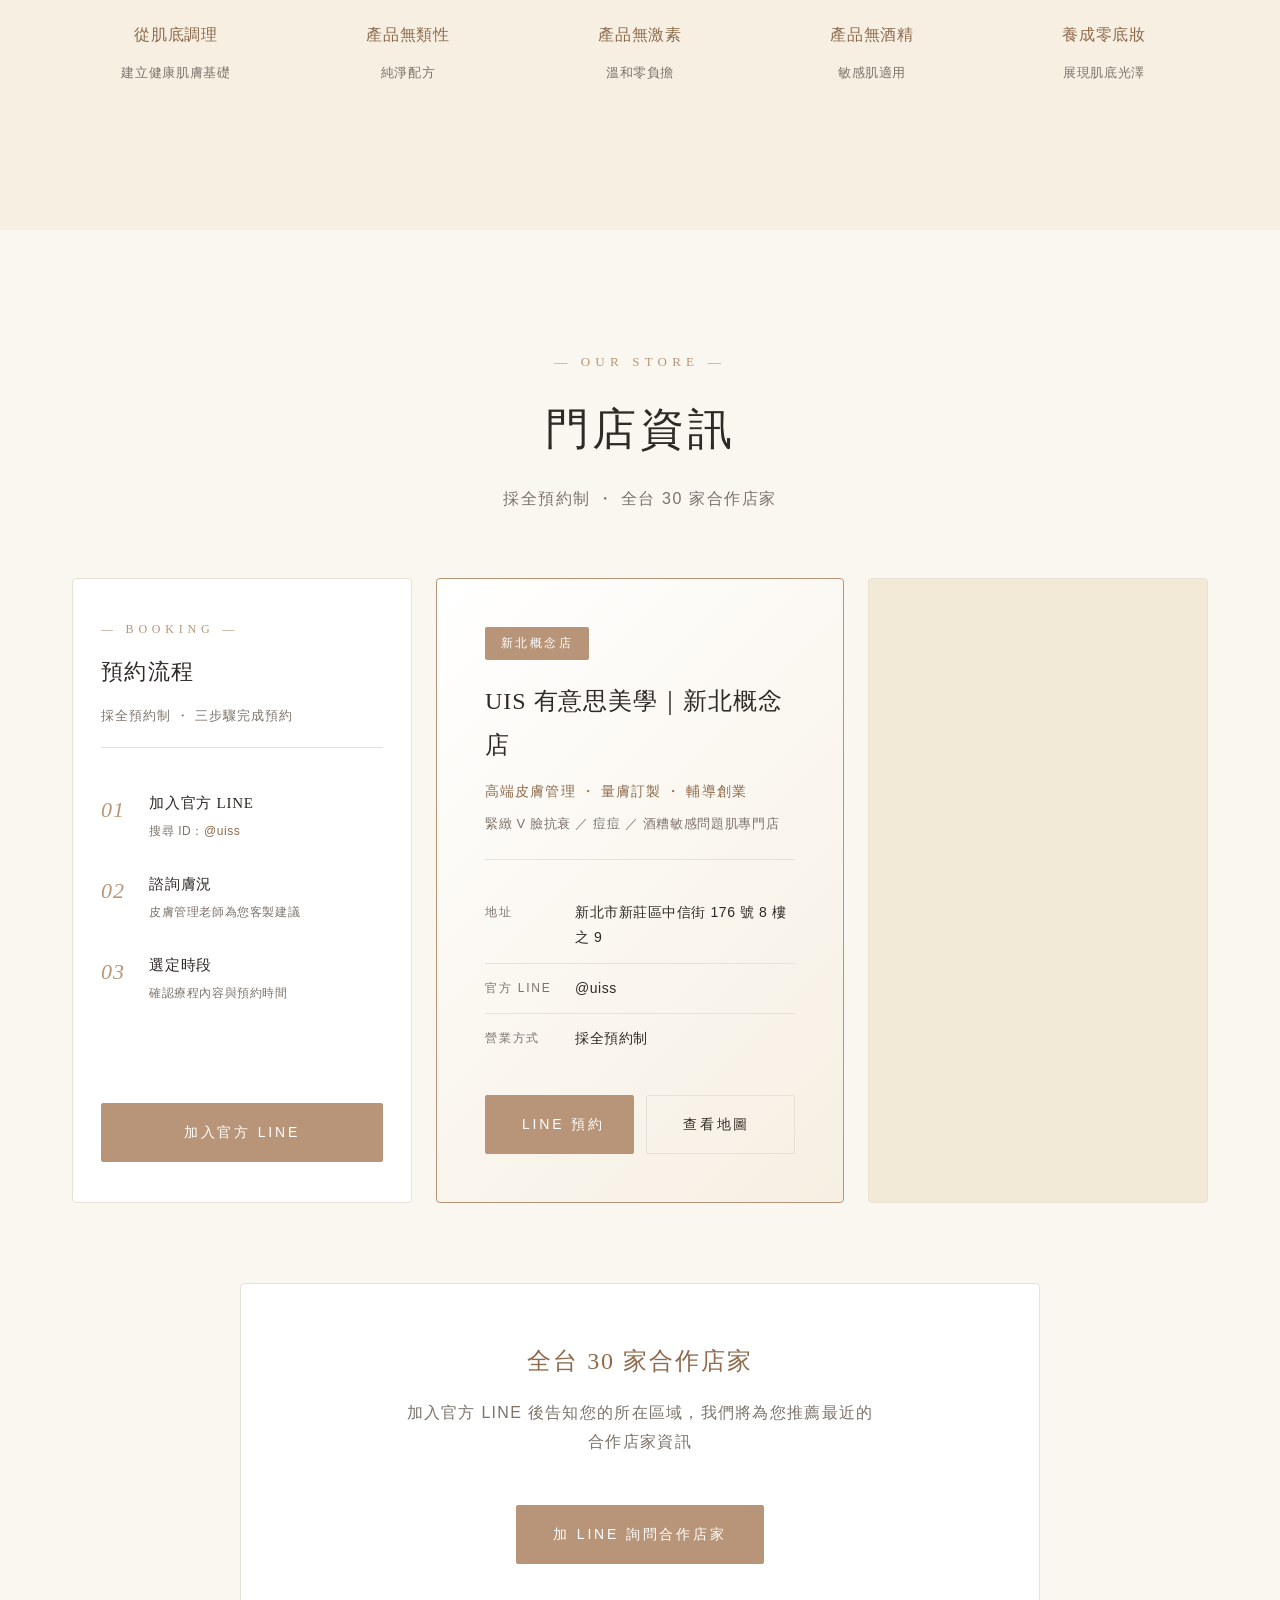
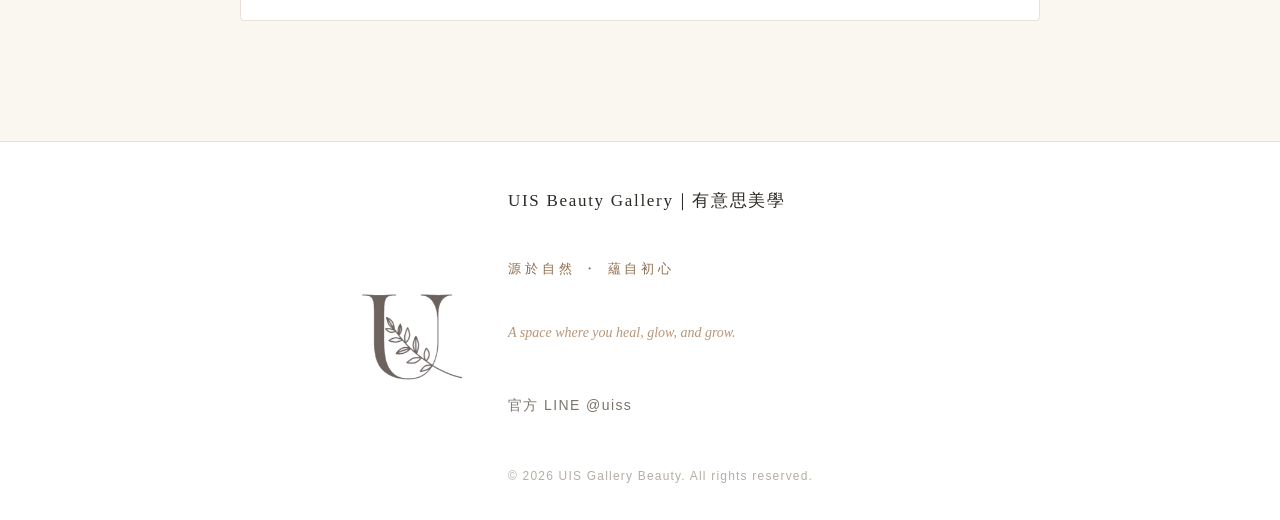
==== commit ae272155: "style(footer): 收緊排版（LOGO 120px、gap 36px、行距縮） 避免左右兩欄太空： - padding 60/40 → 44/32 - max-width 880 → 640" ====
--- a/index.html
+++ b/index.html
@@ -17,7 +17,7 @@
   <link rel="icon" type="image/png" sizes="192x192" href="images/brand/favicon-192.png">
   <link rel="apple-touch-icon" sizes="180x180" href="images/brand/apple-touch-icon.png">
 
-  <link rel="stylesheet" href="assets/css/style.css?v=202605300919">
+  <link rel="stylesheet" href="assets/css/style.css?v=202605301717">
 </head>
 <body>
 
@@ -226,6 +226,6 @@
     <div class="lightbox-counter"></div>
   </div>
 
-  <script src="assets/js/main.js?v=202605300919"></script>
+  <script src="assets/js/main.js?v=202605301717"></script>
 </body>
 </html>
--- a/assets/css/style.css
+++ b/assets/css/style.css
@@ -1036,7 +1036,7 @@
 
 /* ---------- Footer（左右兩欄：左 LOGO、右文字群組）---------- */
 .site-footer {
-  padding: 56px 0 40px;
+  padding: 44px 0 32px;
   background: #fff;
   border-top: 1px solid var(--color-line);
 }
@@ -1044,12 +1044,12 @@
   display: grid;
   grid-template-columns: auto 1fr;
   align-items: center;
-  gap: 56px;
-  max-width: 880px;
+  gap: 36px;
+  max-width: 640px;
 }
 .footer-logo {
   width: auto;
-  height: 168px;
+  height: 120px;
   margin: 0;
   opacity: 1;
   grid-row: 1 / span 5;      /* 強制跨 5 row，蓋住左欄整欄；右欄文字依序填 */
@@ -1058,27 +1058,27 @@
 }
 .footer-brand {
   font-family: var(--font-heading);
-  font-size: 18px;
+  font-size: 17px;
   letter-spacing: 0.1em;
-  margin: 0 0 8px;
+  margin: 0 0 4px;
   text-align: left;
 }
 .footer-tagline {
   letter-spacing: 0.3em;
   color: var(--color-accent-dark);
-  margin: 0 0 8px;
-  font-size: 14px;
+  margin: 0 0 4px;
+  font-size: 13px;
   text-align: left;
 }
 .footer-en {
   font-family: var(--font-en);
   font-style: italic;
   color: var(--color-accent);
-  font-size: 15px;
-  margin: 0 0 20px;
+  font-size: 14px;
+  margin: 0 0 10px;
   text-align: left;
 }
-.footer-links { margin: 0 0 20px; text-align: left; }
+.footer-links { margin: 0 0 10px; text-align: left; }
 .footer-links a {
   color: var(--color-muted);
   font-size: 14px;
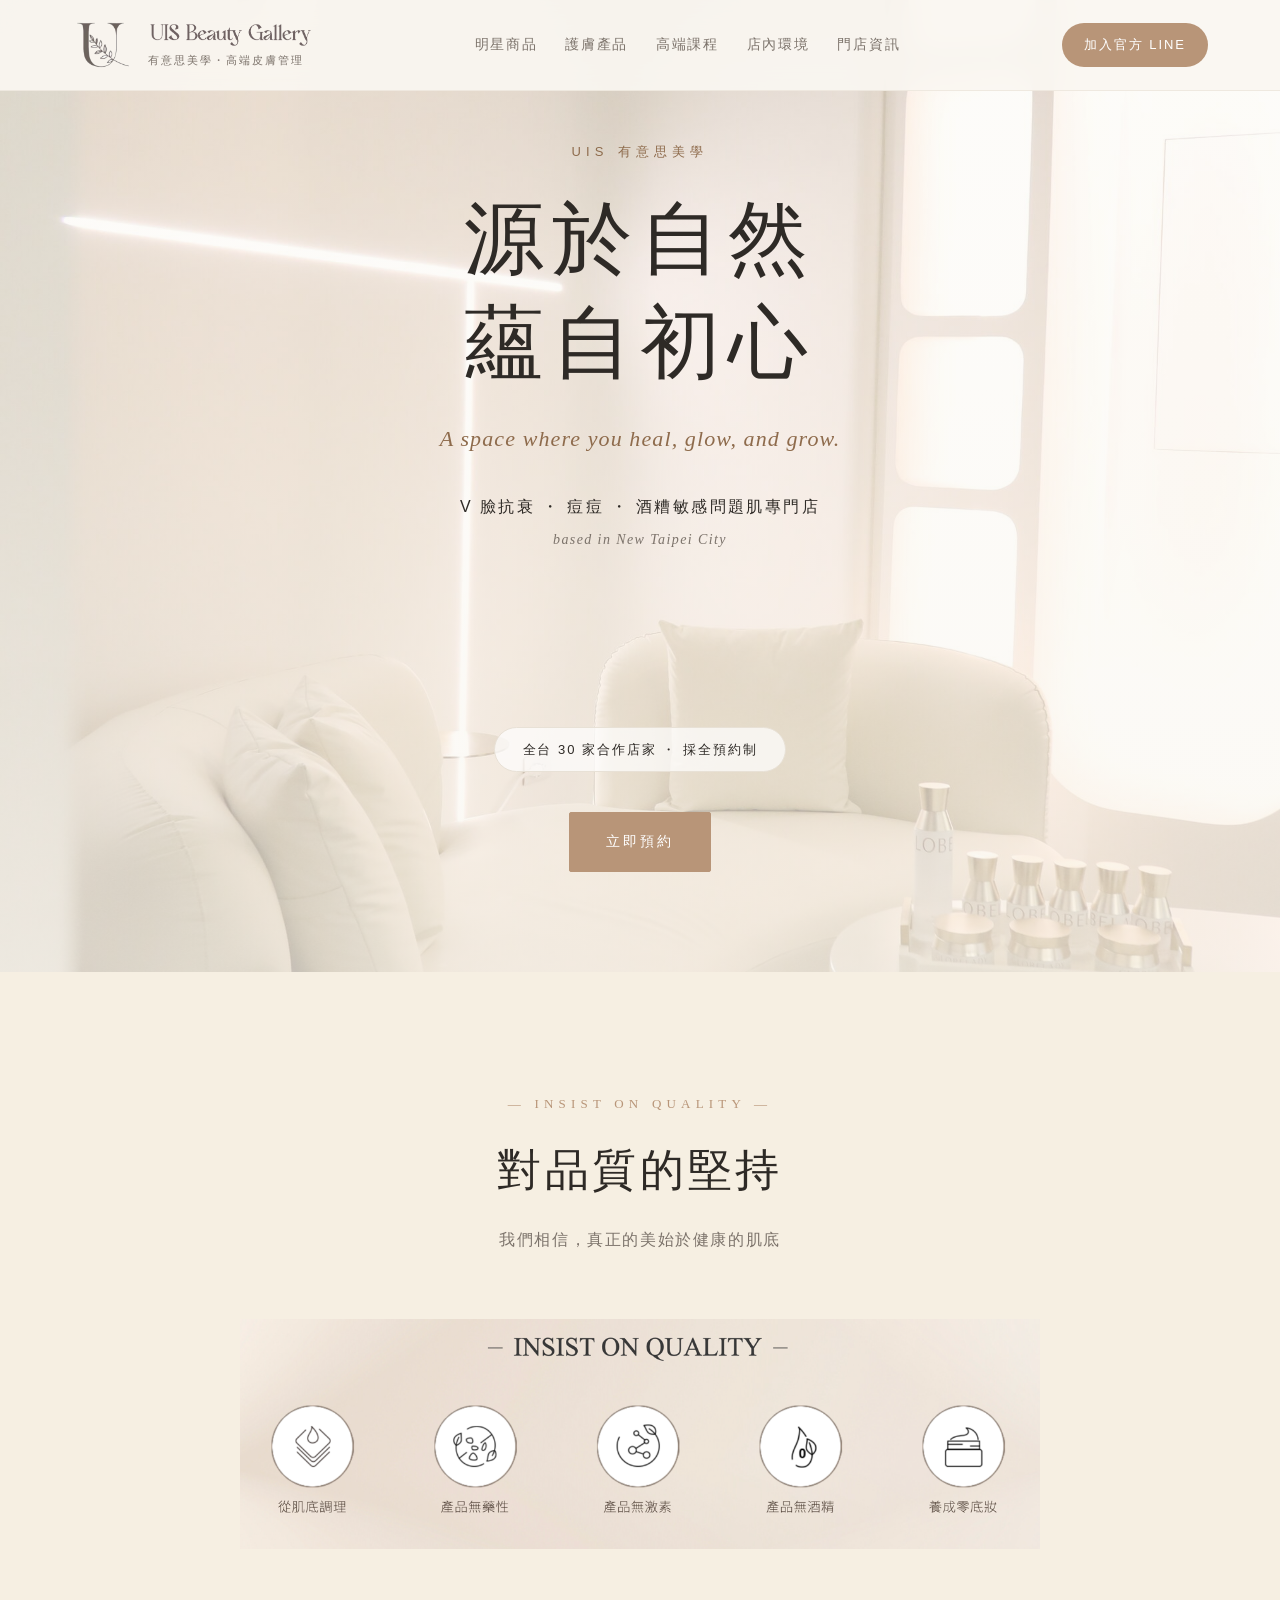
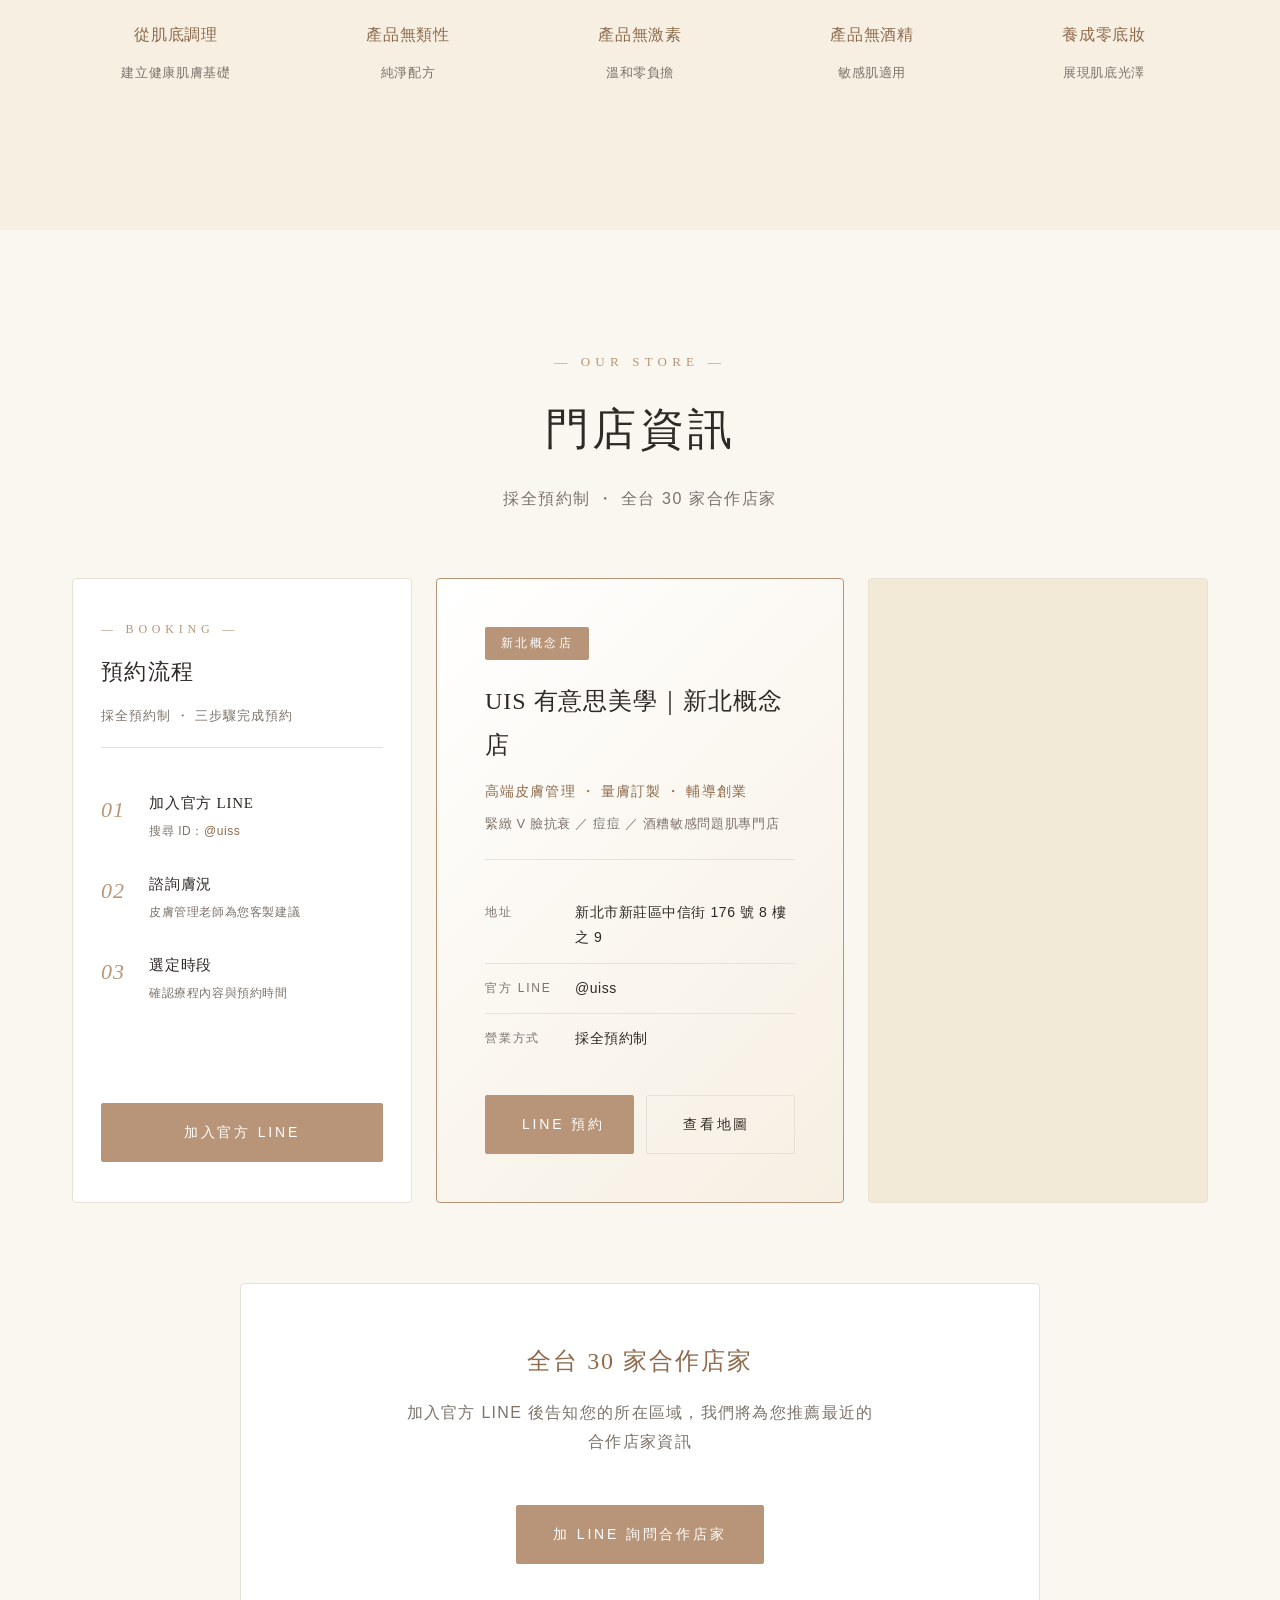
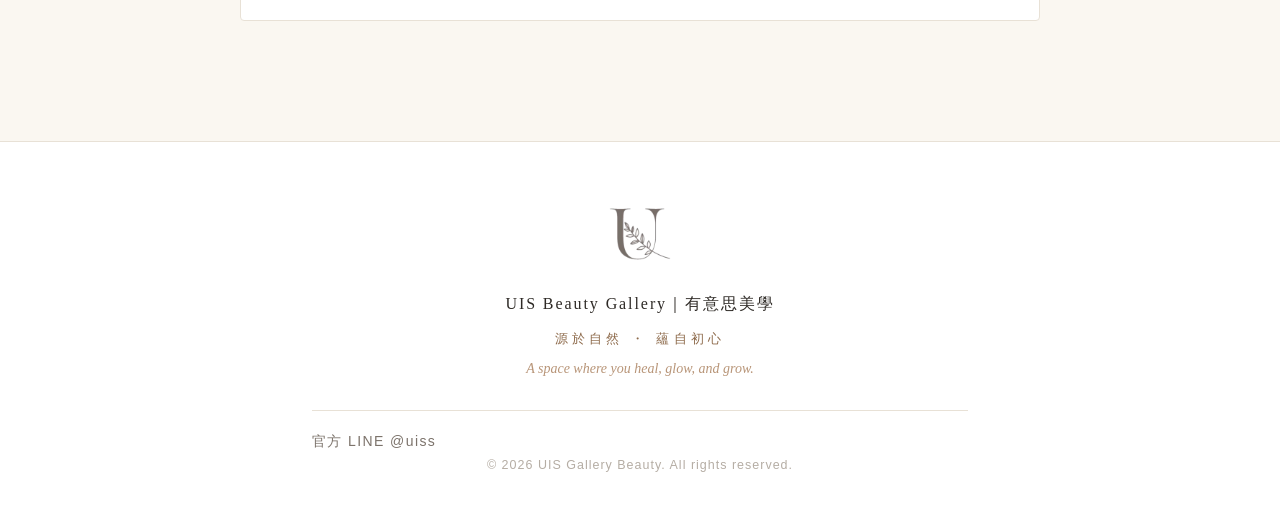
==== commit 7785738b: "redesign(footer): 改回精品品牌標準佈局 承認方向錯誤：左右兩欄硬塞 LOGO + 5 行碎文字不是業界做法  新佈局（參考 Aesop/Sulwhasoo/Diptyque 等精品 " ====
--- a/index.html
+++ b/index.html
@@ -17,7 +17,7 @@
   <link rel="icon" type="image/png" sizes="192x192" href="images/brand/favicon-192.png">
   <link rel="apple-touch-icon" sizes="180x180" href="images/brand/apple-touch-icon.png">
 
-  <link rel="stylesheet" href="assets/css/style.css?v=202605301717">
+  <link rel="stylesheet" href="assets/css/style.css?v=202605301719">
 </head>
 <body>
 
@@ -226,6 +226,6 @@
     <div class="lightbox-counter"></div>
   </div>
 
-  <script src="assets/js/main.js?v=202605301717"></script>
+  <script src="assets/js/main.js?v=202605301719"></script>
 </body>
 </html>
--- a/assets/css/style.css
+++ b/assets/css/style.css
@@ -1034,51 +1034,59 @@
   .lightbox-next { right: 8px; width: 44px; height: 44px; font-size: 24px; }
 }
 
-/* ---------- Footer（左右兩欄：左 LOGO、右文字群組）---------- */
+/* ---------- Footer（精品品牌標準佈局：LOGO 印記 + 置中堆疊 + 細線底欄）---------- */
 .site-footer {
-  padding: 44px 0 32px;
+  padding: 56px 0 32px;
   background: #fff;
   border-top: 1px solid var(--color-line);
+  text-align: center;
 }
 .site-footer .container {
-  display: grid;
-  grid-template-columns: auto 1fr;
-  align-items: center;
-  gap: 36px;
-  max-width: 640px;
+  max-width: 720px;
 }
 .footer-logo {
   width: auto;
-  height: 120px;
-  margin: 0;
-  opacity: 1;
-  grid-row: 1 / span 5;      /* 強制跨 5 row，蓋住左欄整欄；右欄文字依序填 */
-  grid-column: 1;
-  align-self: center;
+  height: 72px;             /* 小品牌印記，不搶戲 */
+  margin: 0 auto 20px;
+  opacity: 0.92;
+  display: block;
 }
 .footer-brand {
   font-family: var(--font-heading);
-  font-size: 17px;
-  letter-spacing: 0.1em;
-  margin: 0 0 4px;
-  text-align: left;
+  font-size: 16px;
+  letter-spacing: 0.12em;
+  margin: 0 0 8px;
 }
 .footer-tagline {
-  letter-spacing: 0.3em;
+  letter-spacing: 0.32em;
   color: var(--color-accent-dark);
-  margin: 0 0 4px;
-  font-size: 13px;
-  text-align: left;
+  margin: 0 0 6px;
+  font-size: 13px;
 }
 .footer-en {
   font-family: var(--font-en);
   font-style: italic;
   color: var(--color-accent);
   font-size: 14px;
-  margin: 0 0 10px;
-  text-align: left;
-}
-.footer-links { margin: 0 0 10px; text-align: left; }
+  margin: 0 0 28px;
+}
+/* 細線底欄：左 LINE、右 copyright */
+.footer-links {
+  display: flex;
+  justify-content: space-between;
+  align-items: center;
+  border-top: 1px solid var(--color-line);
+  padding-top: 18px;
+  margin-top: 0;
+  font-size: 12.5px;
+}
+.footer-links a {
+  color: var(--color-muted);
+  letter-spacing: 0.08em;
+  text-decoration: none;
+}
+.footer-links a:hover { color: var(--color-accent-dark); }
+.footer-sep { display: none; }     /* 細線佈局不需要分隔點 */
 .footer-links a {
   color: var(--color-muted);
   font-size: 14px;
@@ -1091,31 +1099,25 @@
   margin: 0 12px;
 }
 .footer-copy {
-  font-size: 12px;
+  font-size: 12.5px;
   color: var(--color-faint);
-  letter-spacing: 0.1em;
+  letter-spacing: 0.08em;
   margin: 0;
-  text-align: left;
-}
-
-/* RWD：手機/平板 footer 回到單欄居中 */
-@media (max-width: 768px) {
-  .site-footer .container {
-    grid-template-columns: 1fr;
-    gap: 24px;
-    text-align: center;
-    max-width: 480px;
+}
+/* 把 copyright 從 flex container 外搬進來：透過 flex 的「最後一個 child」邏輯 */
+.site-footer .container > .footer-copy {
+  margin-top: 0;
+}
+
+/* RWD：手機 footer 細線下方改垂直堆疊 */
+@media (max-width: 600px) {
+  .footer-logo { height: 60px; margin-bottom: 16px; }
+  .footer-links {
+    flex-direction: column;
+    gap: 10px;
+    padding-top: 16px;
   }
-  .footer-logo {
-    grid-row: auto;
-    grid-column: auto;
-    margin: 0 auto;
-    height: 120px;
-  }
-  .footer-brand, .footer-tagline, .footer-en,
-  .footer-links, .footer-copy {
-    text-align: center;
-  }
+  .footer-en { margin-bottom: 22px; }
 }
 
 /* ---------- Products page 共用樣式 ---------- */
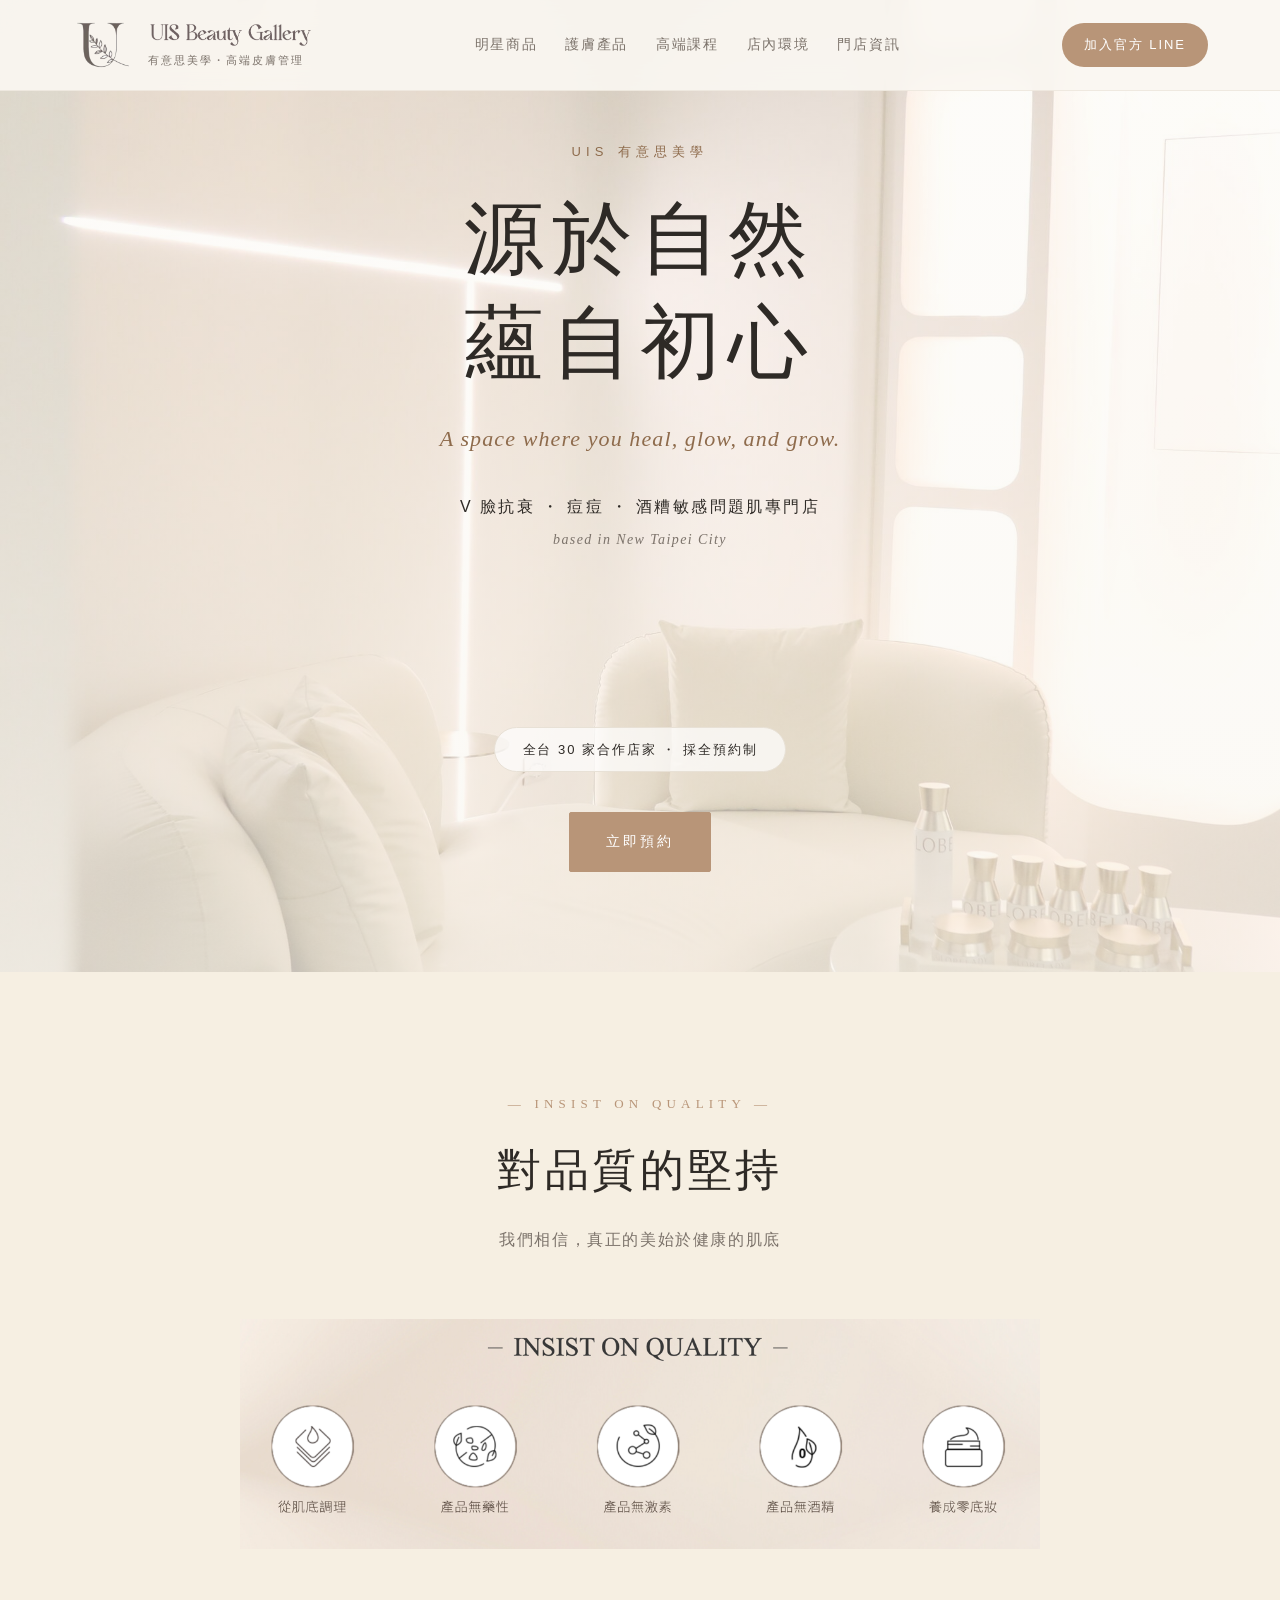
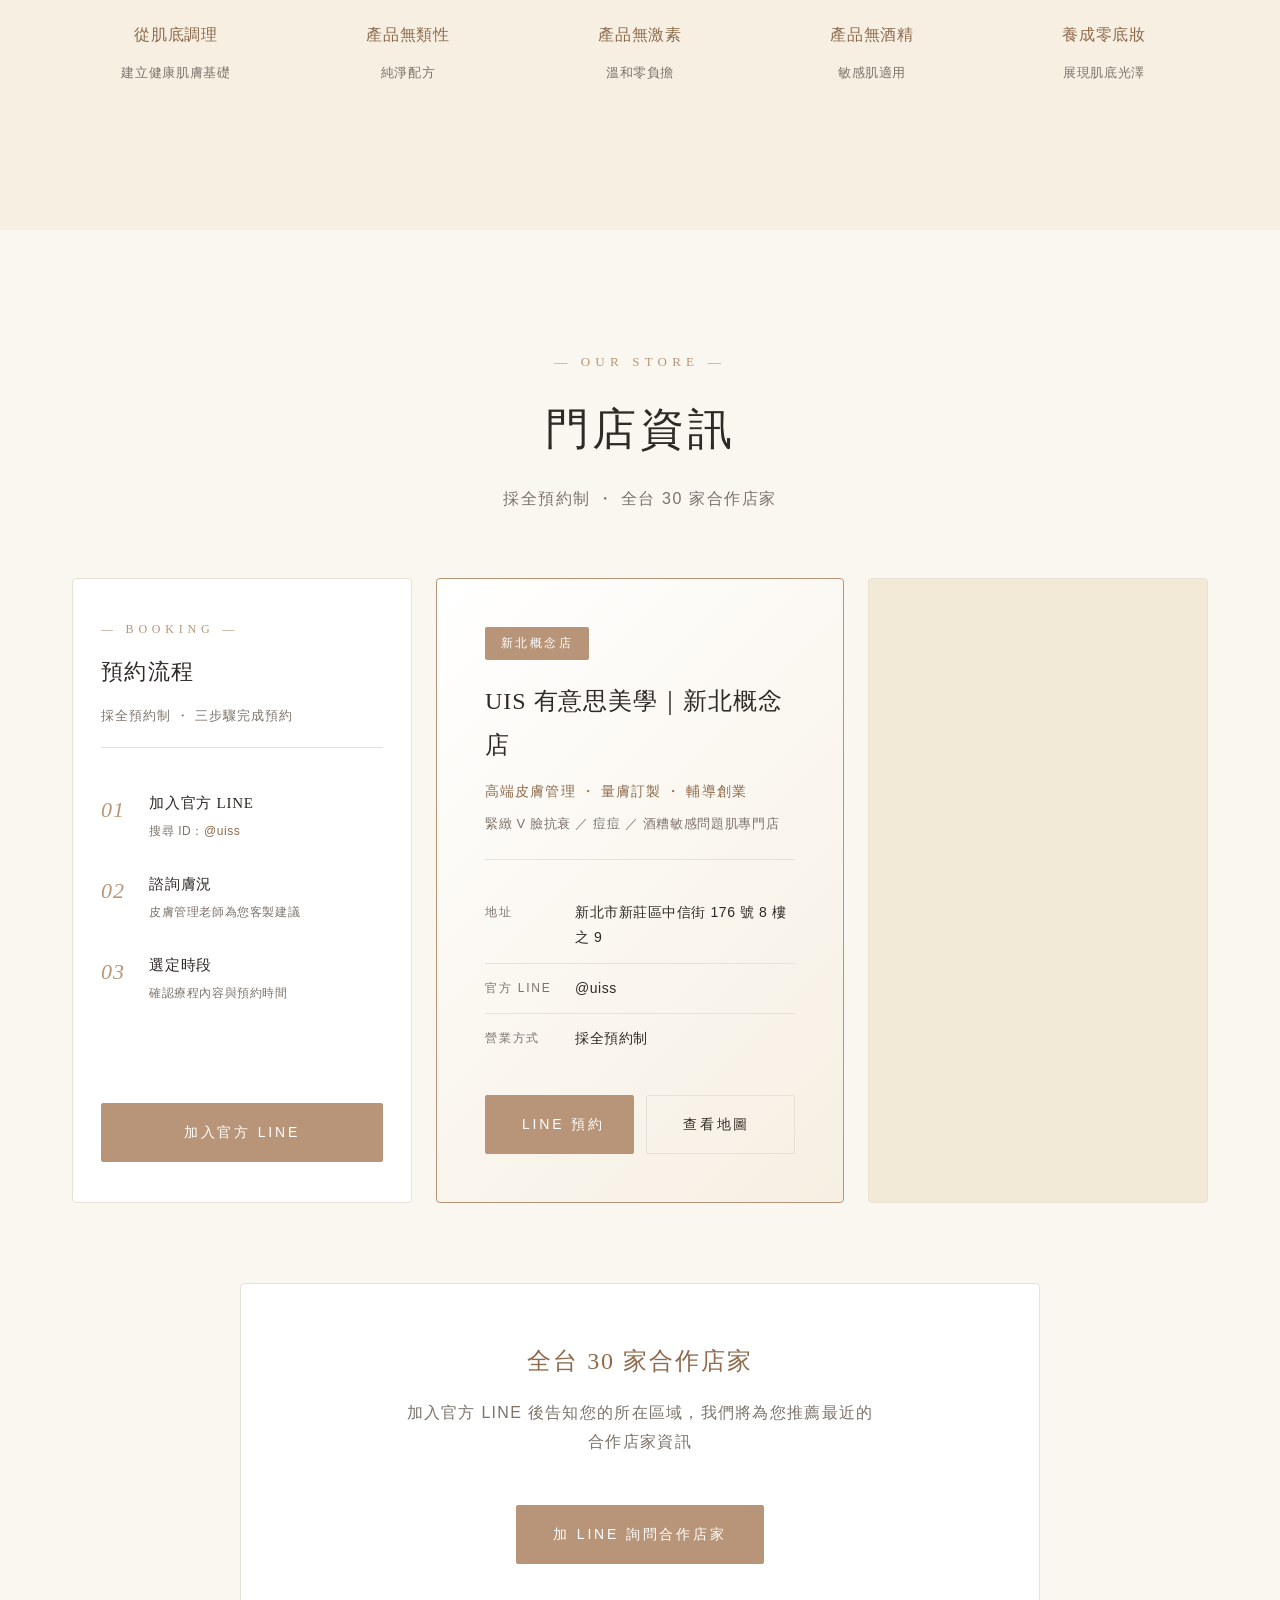
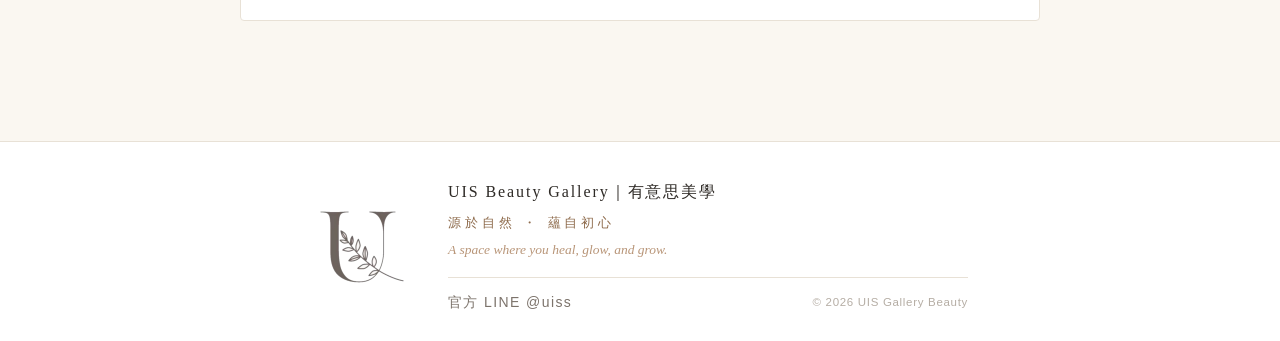
==== commit 604b4959: "redesign(footer): 真正設計過的左右兩欄（壓矮白色區） 修正方向：使用者要的就是左右兩欄壓矮 footer，不是回到置中版  用 grid-template-areas 精準控制位置（" ====
--- a/index.html
+++ b/index.html
@@ -17,7 +17,7 @@
   <link rel="icon" type="image/png" sizes="192x192" href="images/brand/favicon-192.png">
   <link rel="apple-touch-icon" sizes="180x180" href="images/brand/apple-touch-icon.png">
 
-  <link rel="stylesheet" href="assets/css/style.css?v=202605301719">
+  <link rel="stylesheet" href="assets/css/style.css?v=202605301723">
 </head>
 <body>
 
@@ -226,6 +226,6 @@
     <div class="lightbox-counter"></div>
   </div>
 
-  <script src="assets/js/main.js?v=202605301719"></script>
+  <script src="assets/js/main.js?v=202605301723"></script>
 </body>
 </html>
--- a/assets/css/style.css
+++ b/assets/css/style.css
@@ -1034,59 +1034,90 @@
   .lightbox-next { right: 8px; width: 44px; height: 44px; font-size: 24px; }
 }
 
-/* ---------- Footer（精品品牌標準佈局：LOGO 印記 + 置中堆疊 + 細線底欄）---------- */
+/* ---------- Footer（左右兩欄：左 LOGO、右文字組，壓矮白色區）---------- */
 .site-footer {
-  padding: 56px 0 32px;
+  padding: 36px 0 26px;
   background: #fff;
   border-top: 1px solid var(--color-line);
-  text-align: center;
 }
 .site-footer .container {
+  display: grid;
+  grid-template-columns: auto 1fr;
+  grid-template-areas:
+    "logo brand"
+    "logo tagline"
+    "logo en"
+    "logo links";
+  column-gap: 36px;
+  row-gap: 0;
+  align-items: center;
   max-width: 720px;
 }
 .footer-logo {
+  grid-area: logo;
   width: auto;
-  height: 72px;             /* 小品牌印記，不搶戲 */
-  margin: 0 auto 20px;
-  opacity: 0.92;
-  display: block;
+  height: 100px;
+  margin: 0;
+  opacity: 1;
+  align-self: center;
 }
 .footer-brand {
+  grid-area: brand;
   font-family: var(--font-heading);
   font-size: 16px;
   letter-spacing: 0.12em;
-  margin: 0 0 8px;
+  margin: 0 0 4px;
+  text-align: left;
+  align-self: end;
 }
 .footer-tagline {
-  letter-spacing: 0.32em;
+  grid-area: tagline;
+  letter-spacing: 0.3em;
   color: var(--color-accent-dark);
-  margin: 0 0 6px;
-  font-size: 13px;
+  font-size: 13px;
+  margin: 0 0 4px;
+  text-align: left;
+  align-self: center;
 }
 .footer-en {
+  grid-area: en;
   font-family: var(--font-en);
   font-style: italic;
   color: var(--color-accent);
-  font-size: 14px;
-  margin: 0 0 28px;
-}
-/* 細線底欄：左 LINE、右 copyright */
+  font-size: 13.5px;
+  margin: 0 0 14px;
+  text-align: left;
+  align-self: center;
+}
+/* 細線底欄：右欄底下、左 LINE、右 © copyright */
 .footer-links {
+  grid-area: links;
   display: flex;
   justify-content: space-between;
   align-items: center;
   border-top: 1px solid var(--color-line);
-  padding-top: 18px;
-  margin-top: 0;
-  font-size: 12.5px;
+  padding-top: 12px;
+  margin: 0;
+  font-size: 12px;
+  align-self: start;
 }
 .footer-links a {
   color: var(--color-muted);
-  letter-spacing: 0.08em;
+  letter-spacing: 0.06em;
   text-decoration: none;
 }
 .footer-links a:hover { color: var(--color-accent-dark); }
-.footer-sep { display: none; }     /* 細線佈局不需要分隔點 */
+.footer-sep { display: none; }
+/* 把 .footer-copy 顯示在 .footer-links 內側右邊（用 ::after 從 data 寫入太麻煩，所以用 grid 把 copy 推進 links 那塊） */
+.footer-copy {
+  display: none;       /* 桌面：被收進 links 的 flex 右側，這個 <p> 隱藏 */
+}
+.footer-links::after {
+  content: "© 2026 UIS Gallery Beauty";
+  color: var(--color-faint);
+  letter-spacing: 0.06em;
+  font-size: 11.5px;
+}
 .footer-links a {
   color: var(--color-muted);
   font-size: 14px;
@@ -1098,26 +1129,38 @@
   color: var(--color-faint);
   margin: 0 12px;
 }
-.footer-copy {
-  font-size: 12.5px;
-  color: var(--color-faint);
-  letter-spacing: 0.08em;
-  margin: 0;
-}
-/* 把 copyright 從 flex container 外搬進來：透過 flex 的「最後一個 child」邏輯 */
-.site-footer .container > .footer-copy {
-  margin-top: 0;
-}
-
-/* RWD：手機 footer 細線下方改垂直堆疊 */
+/* RWD：手機 footer 改回單欄居中（左右兩欄在小螢幕擠不下） */
 @media (max-width: 600px) {
-  .footer-logo { height: 60px; margin-bottom: 16px; }
+  .site-footer { padding: 32px 0 24px; }
+  .site-footer .container {
+    grid-template-columns: 1fr;
+    grid-template-areas:
+      "logo"
+      "brand"
+      "tagline"
+      "en"
+      "links";
+    column-gap: 0;
+    text-align: center;
+    max-width: 320px;
+  }
+  .footer-logo {
+    height: 64px;
+    margin: 0 auto 14px;
+    align-self: center;
+  }
+  .footer-brand, .footer-tagline, .footer-en {
+    text-align: center;
+    align-self: center;
+  }
+  .footer-en { margin-bottom: 16px; }
   .footer-links {
     flex-direction: column;
-    gap: 10px;
-    padding-top: 16px;
-  }
-  .footer-en { margin-bottom: 22px; }
+    gap: 8px;
+    padding-top: 14px;
+    justify-content: center;
+  }
+  .footer-links::after { text-align: center; }
 }
 
 /* ---------- Products page 共用樣式 ---------- */
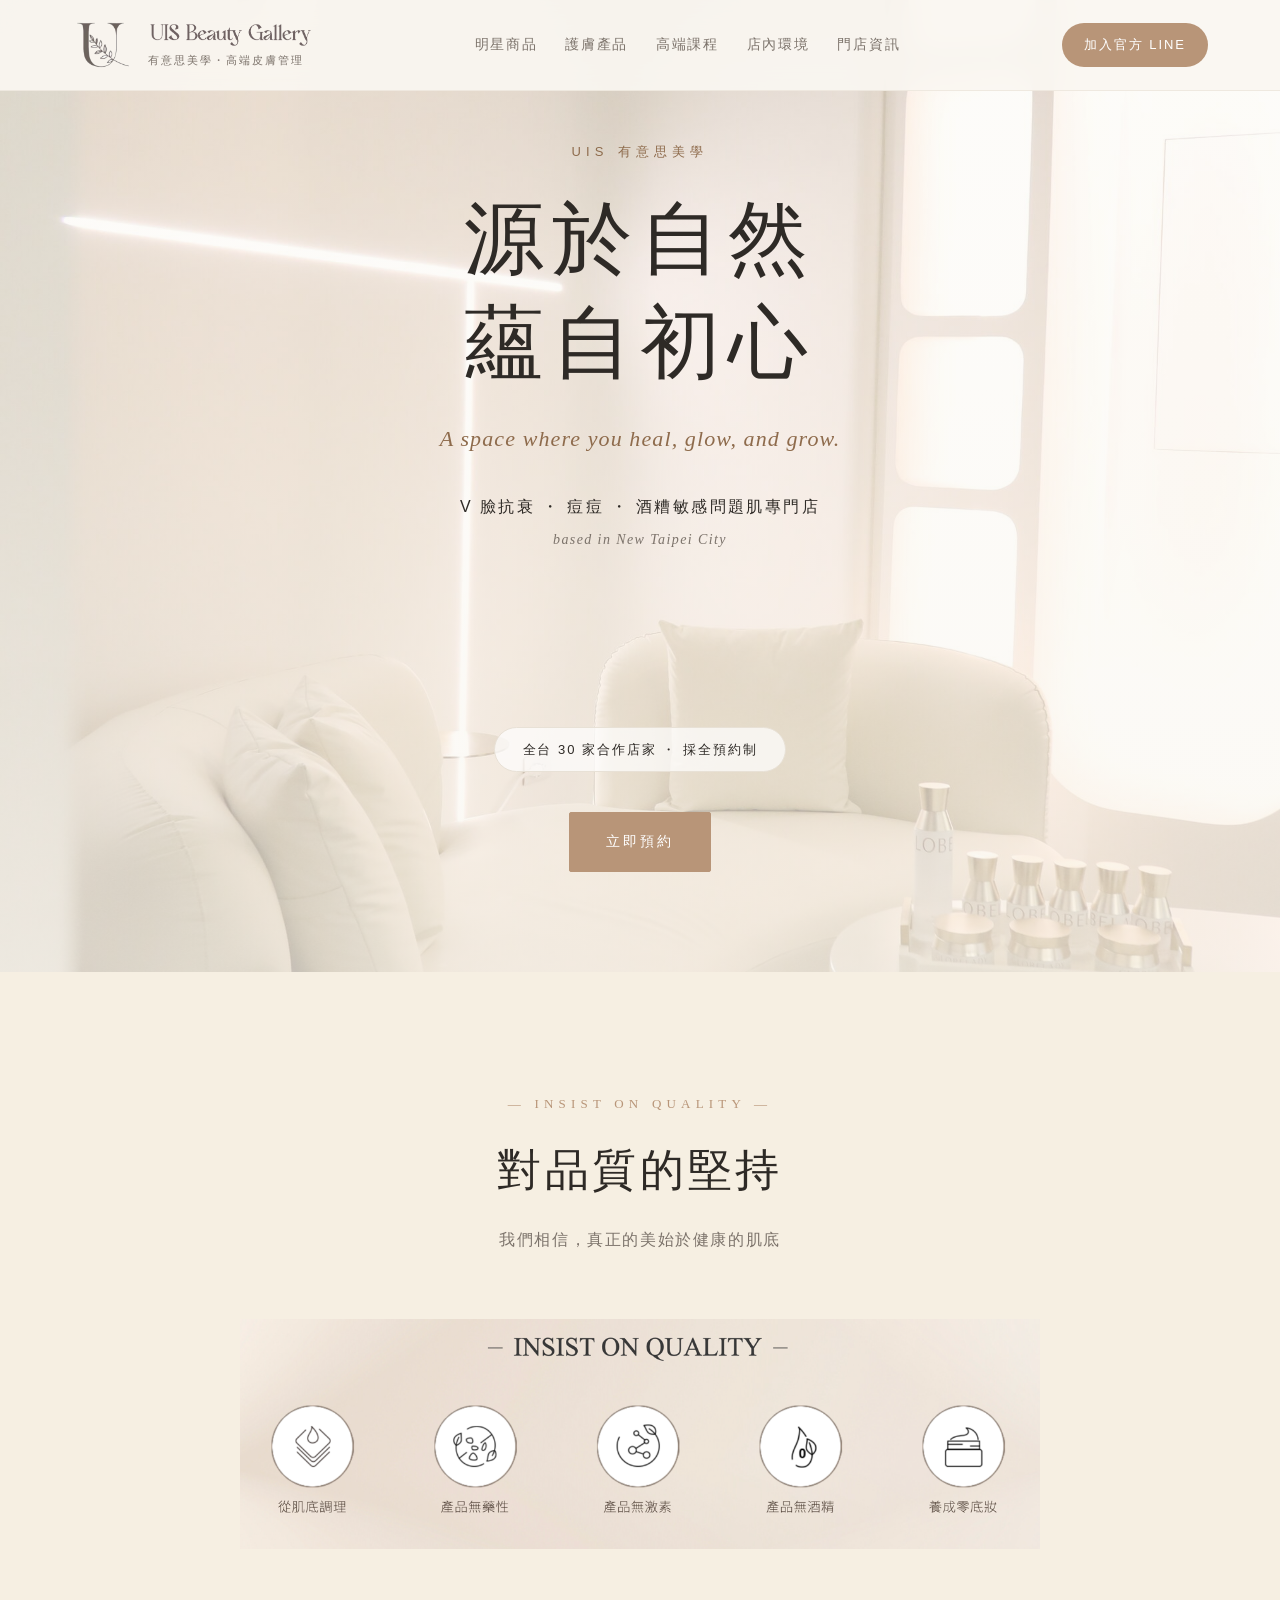
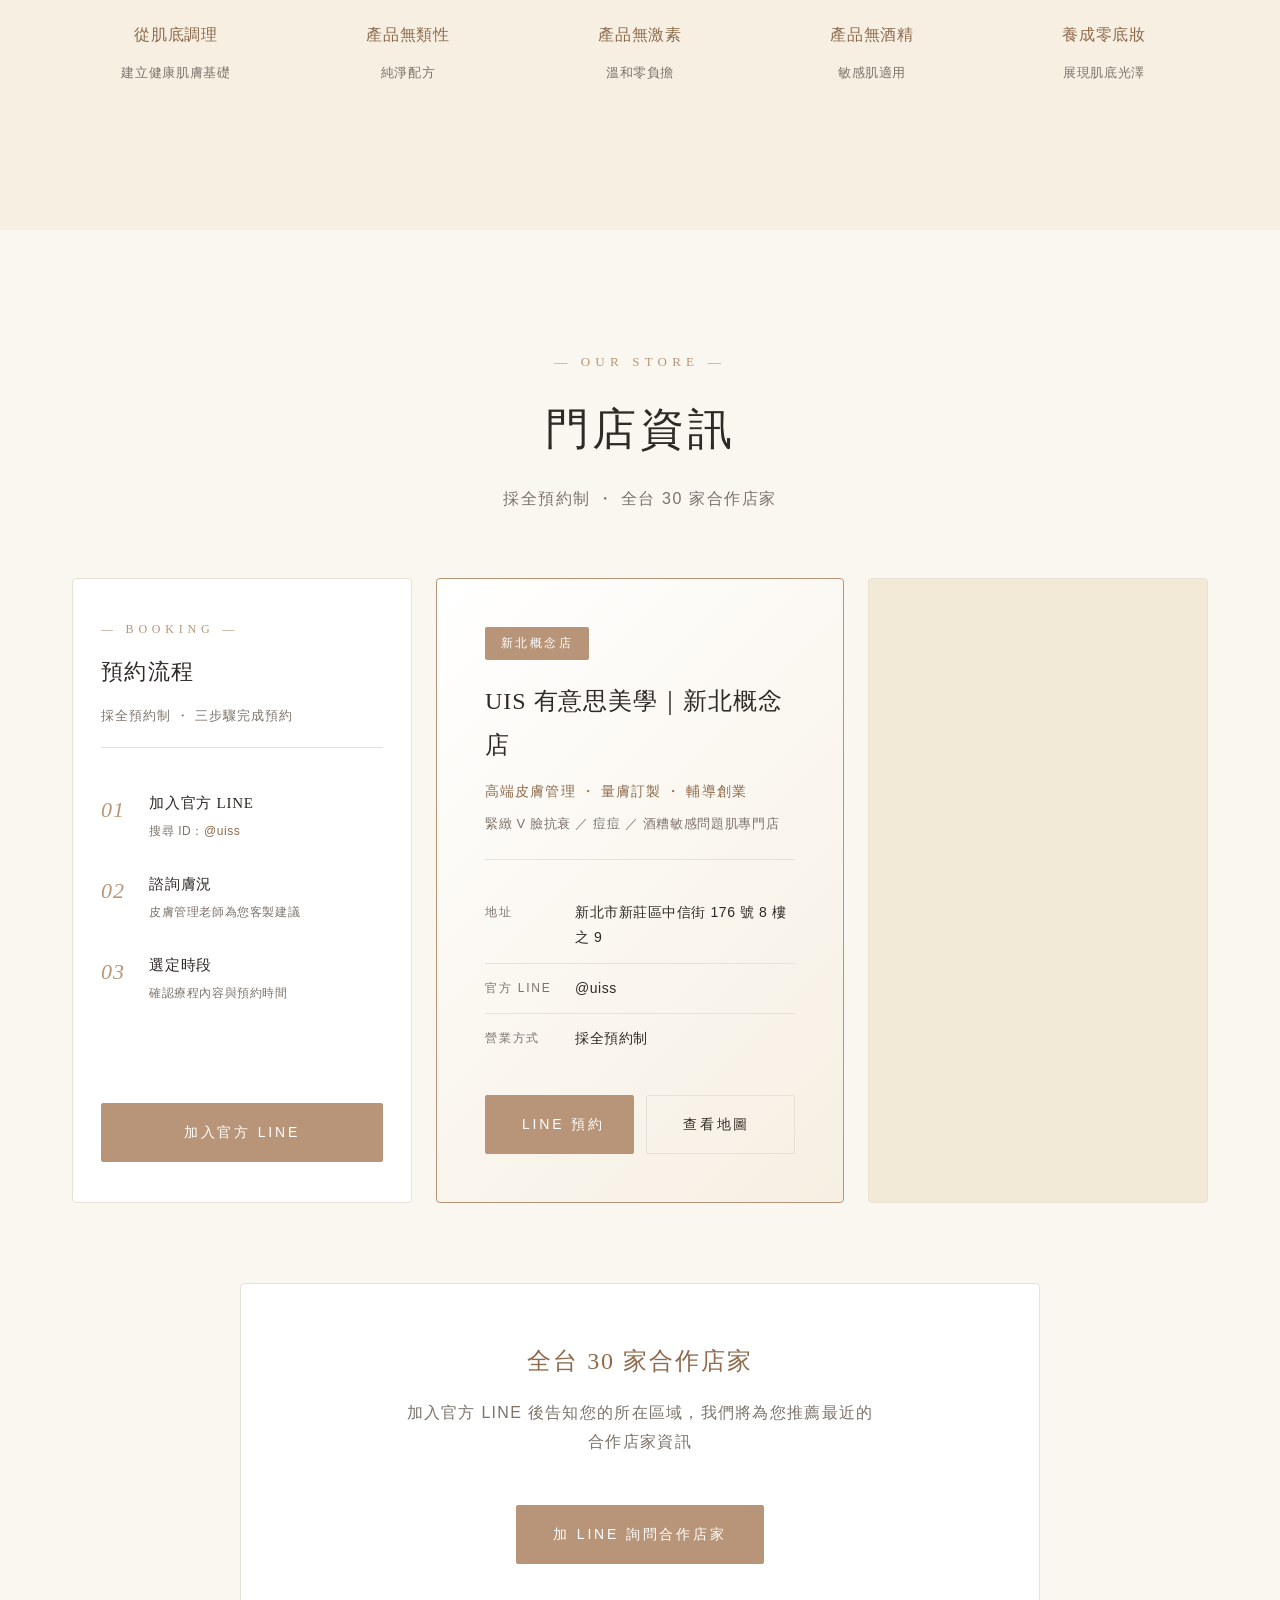
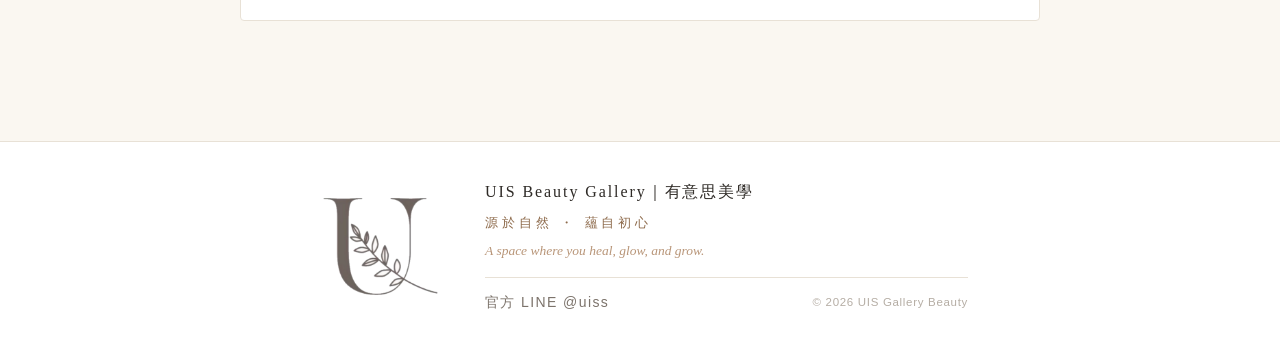
==== commit fb26a760: "style(footer): LOGO 放大到 137px，上下緣對齊右欄文字組 依使用者邏輯：LOGO 上緣對 UIS Beauty Gallery 字、下緣對 © copyright 線 實測右欄" ====
--- a/index.html
+++ b/index.html
@@ -17,7 +17,7 @@
   <link rel="icon" type="image/png" sizes="192x192" href="images/brand/favicon-192.png">
   <link rel="apple-touch-icon" sizes="180x180" href="images/brand/apple-touch-icon.png">
 
-  <link rel="stylesheet" href="assets/css/style.css?v=202605301723">
+  <link rel="stylesheet" href="assets/css/style.css?v=202605301730">
 </head>
 <body>
 
@@ -226,6 +226,6 @@
     <div class="lightbox-counter"></div>
   </div>
 
-  <script src="assets/js/main.js?v=202605301723"></script>
+  <script src="assets/js/main.js?v=202605301730"></script>
 </body>
 </html>
--- a/assets/css/style.css
+++ b/assets/css/style.css
@@ -1056,10 +1056,10 @@
 .footer-logo {
   grid-area: logo;
   width: auto;
-  height: 100px;
+  height: 137px;        /* = 右欄 brand 頂到 links 底的實測高度，上下緣對齊 */
   margin: 0;
   opacity: 1;
-  align-self: center;
+  align-self: stretch;  /* 撐滿 grid cell，與右欄等高 */
 }
 .footer-brand {
   grid-area: brand;
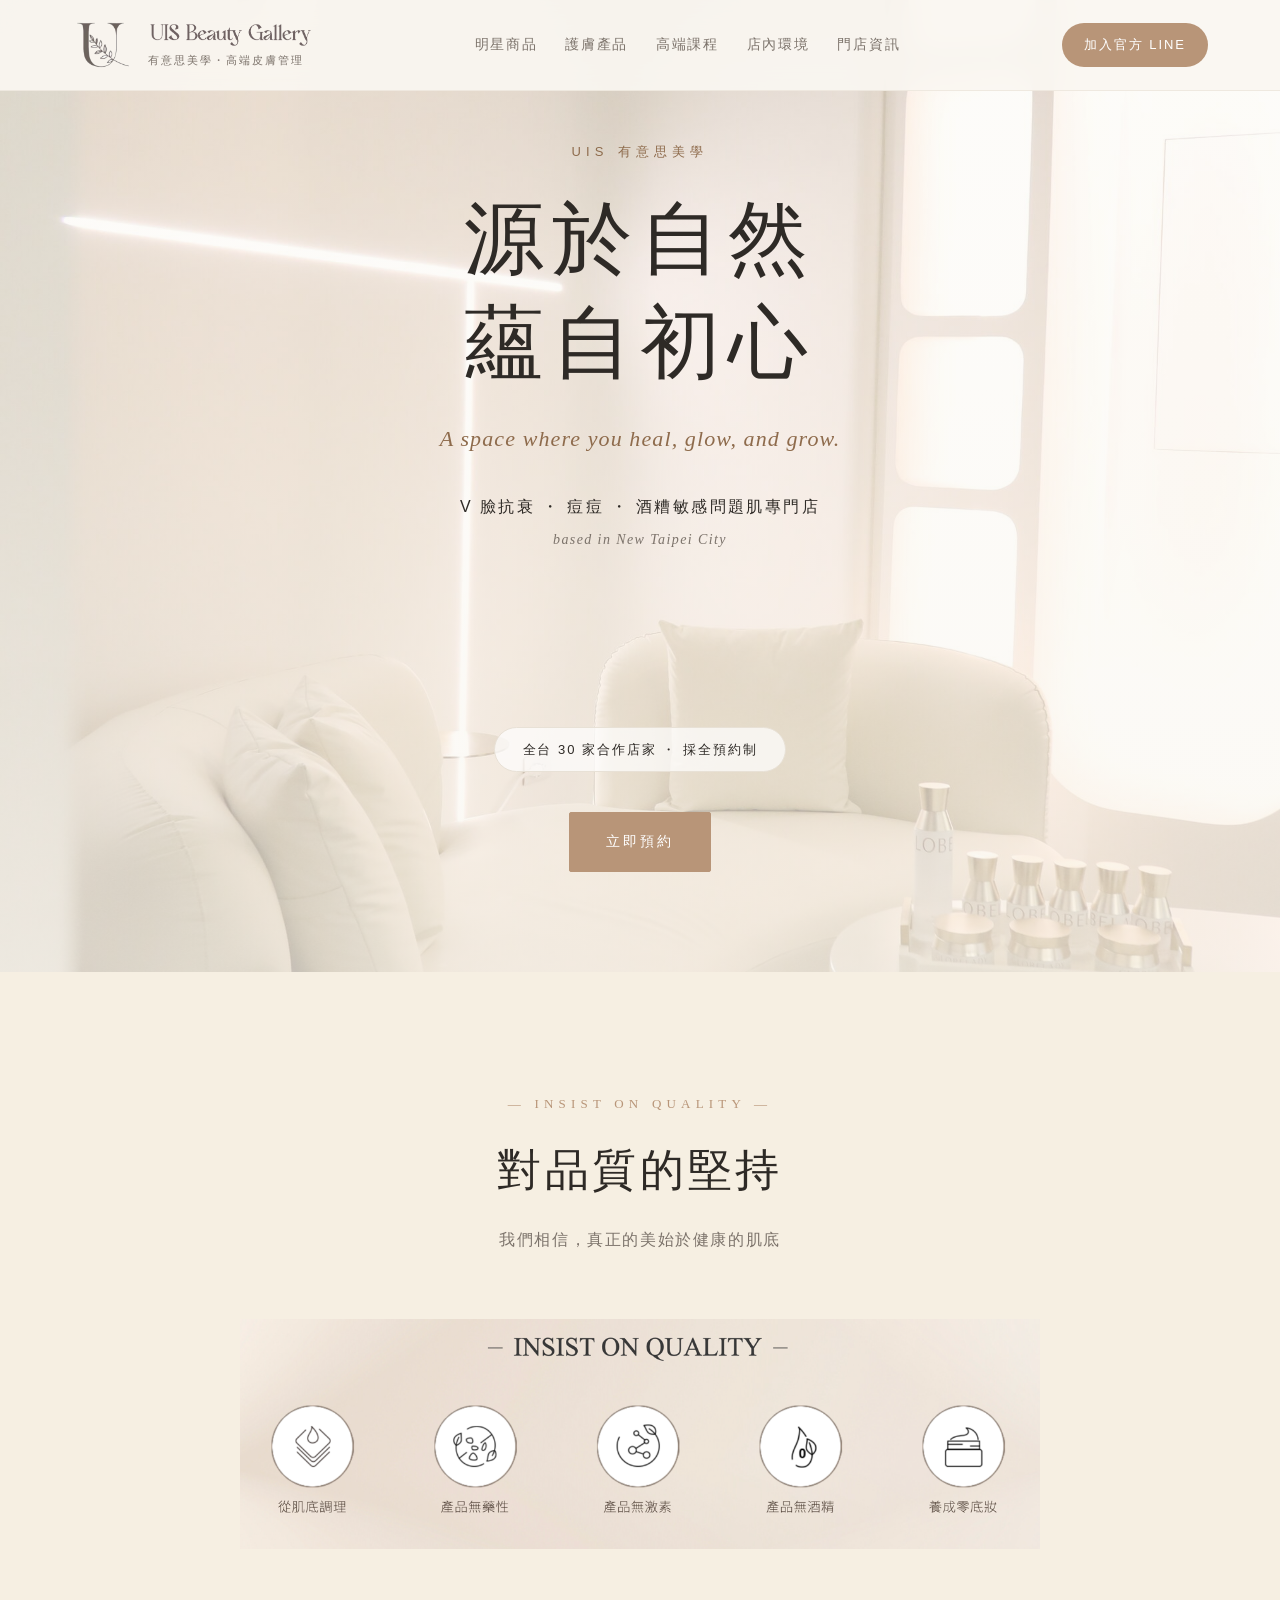
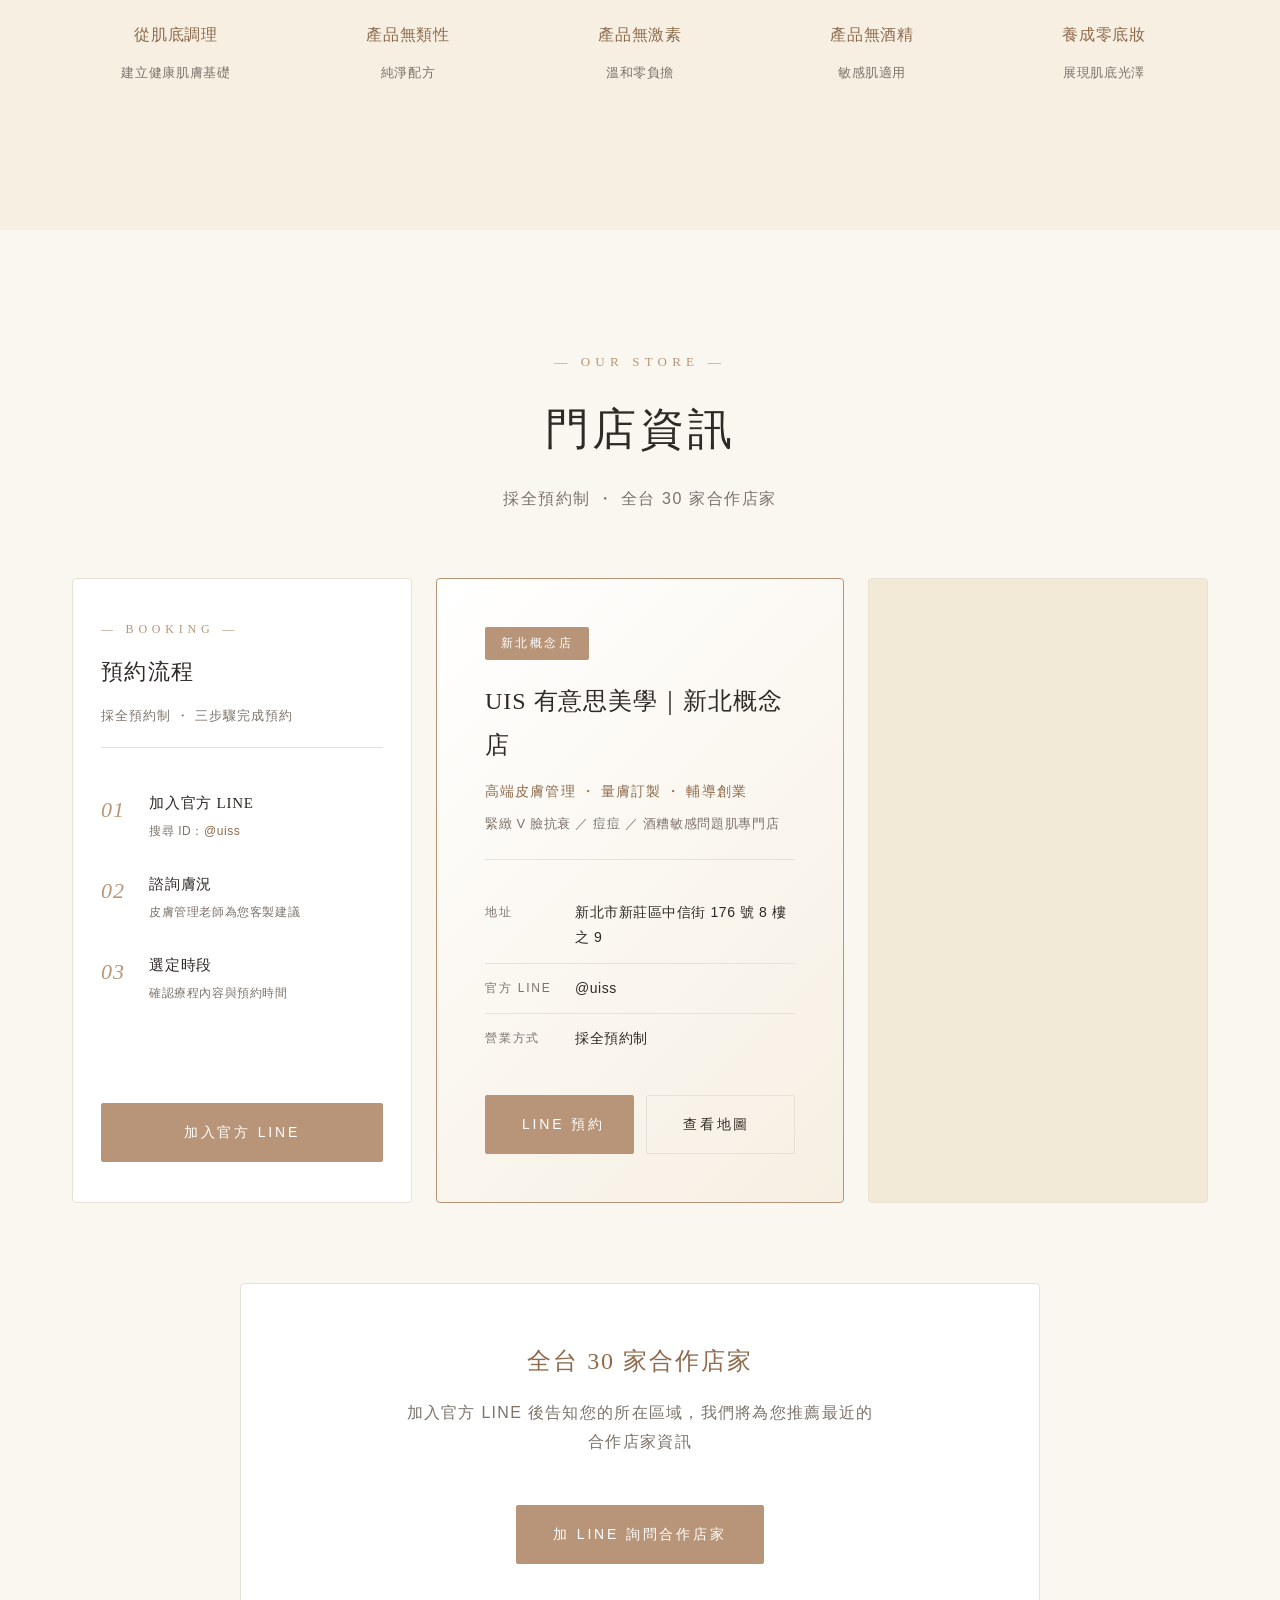
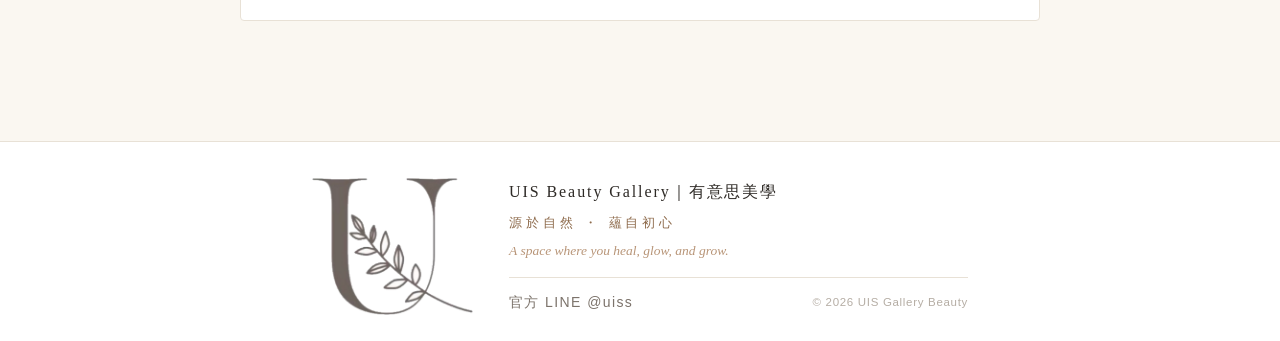
==== commit d02d0517: "fix(footer): LOGO 換 trim 版，墨水實際對齊文字上下緣 問題：logo-mark.png 是 800x800，但 LOGO 墨水（U+月桂葉）只佔 670x570 → 上下各有 " ====
--- a/index.html
+++ b/index.html
@@ -17,7 +17,7 @@
   <link rel="icon" type="image/png" sizes="192x192" href="images/brand/favicon-192.png">
   <link rel="apple-touch-icon" sizes="180x180" href="images/brand/apple-touch-icon.png">
 
-  <link rel="stylesheet" href="assets/css/style.css?v=202605301730">
+  <link rel="stylesheet" href="assets/css/style.css?v=202605301738">
 </head>
 <body>
 
@@ -226,6 +226,6 @@
     <div class="lightbox-counter"></div>
   </div>
 
-  <script src="assets/js/main.js?v=202605301730"></script>
+  <script src="assets/js/main.js?v=202605301738"></script>
 </body>
 </html>
--- a/assets/css/style.css
+++ b/assets/css/style.css
@@ -1056,10 +1056,12 @@
 .footer-logo {
   grid-area: logo;
   width: auto;
-  height: 137px;        /* = 右欄 brand 頂到 links 底的實測高度，上下緣對齊 */
+  height: 137px;        /* = 右欄 brand 頂到 links 底的實測高度 */
   margin: 0;
   opacity: 1;
-  align-self: stretch;  /* 撐滿 grid cell，與右欄等高 */
+  align-self: stretch;
+  /* 用 trim 版（裁掉 800x800 PNG 的透明 padding，墨水真正貼齊邊框） */
+  content: url('../../images/brand/logo-mark-trim.png');
 }
 .footer-brand {
   grid-area: brand;
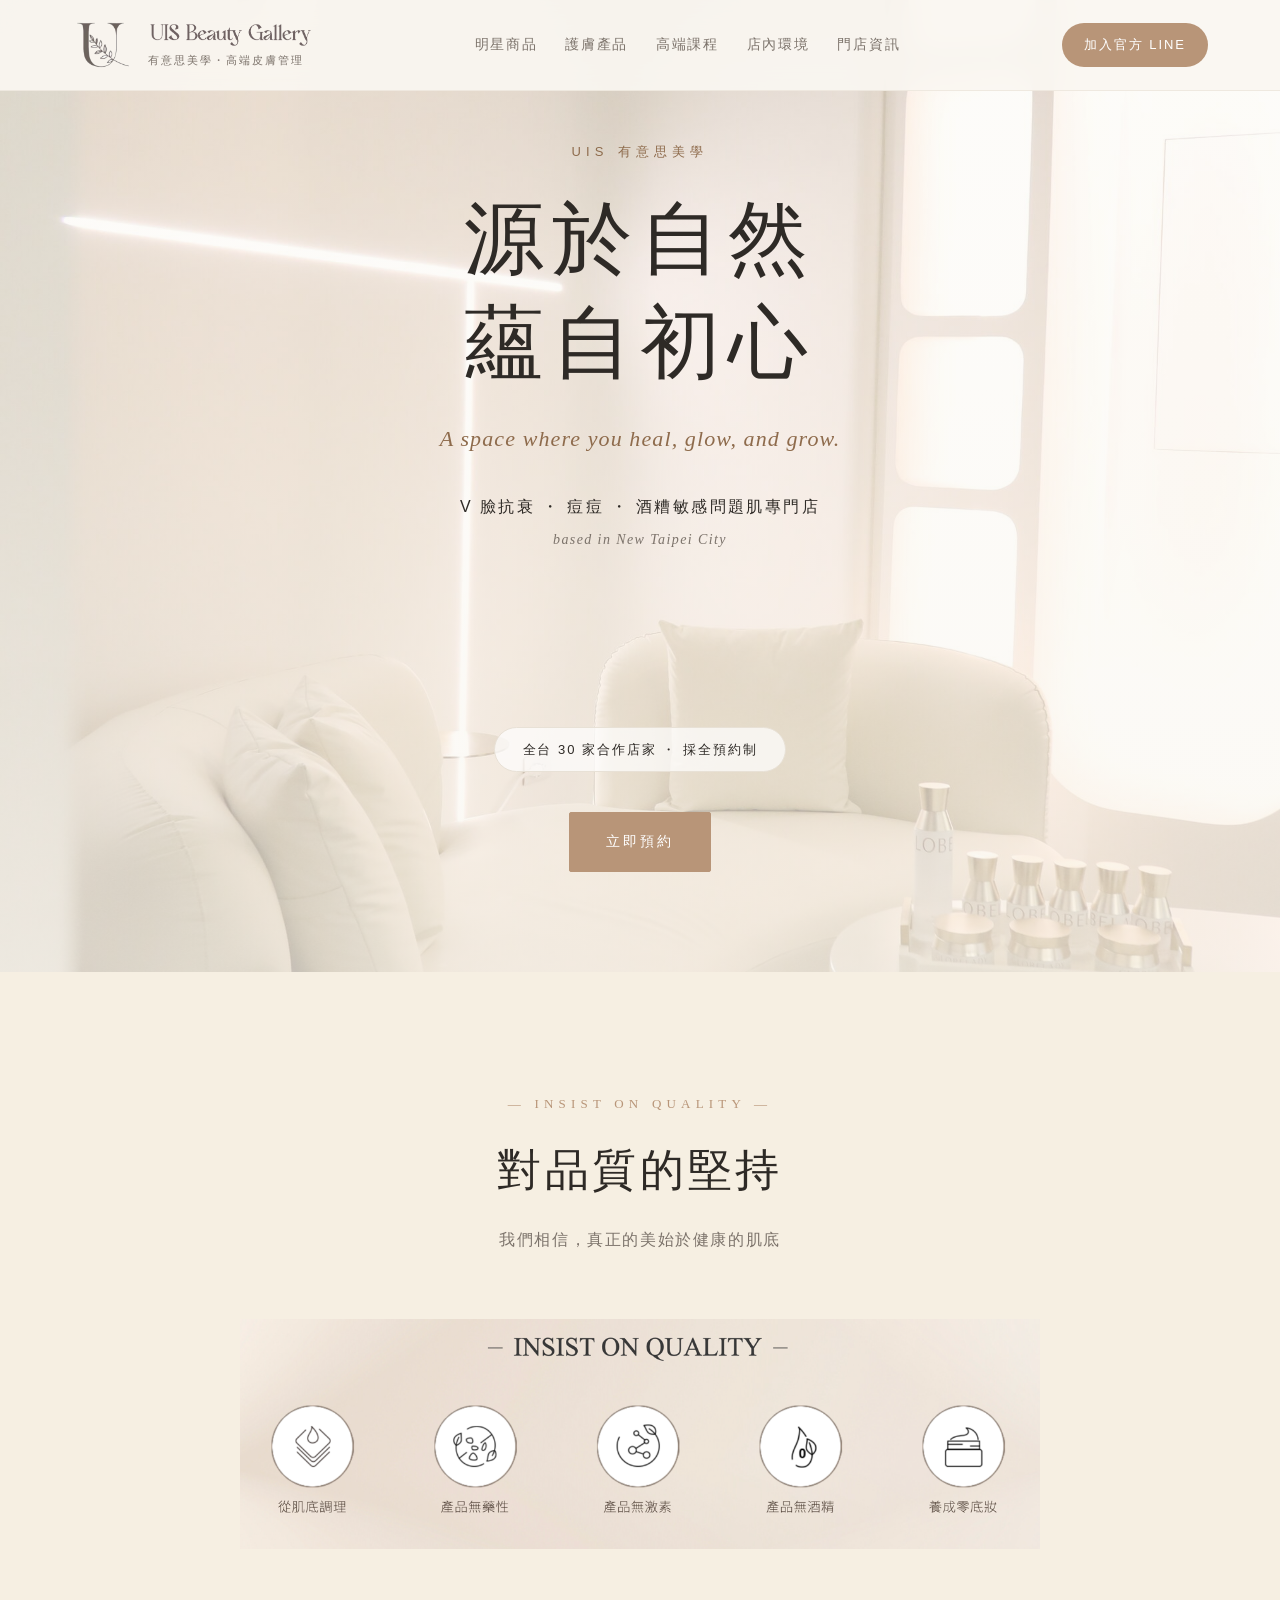
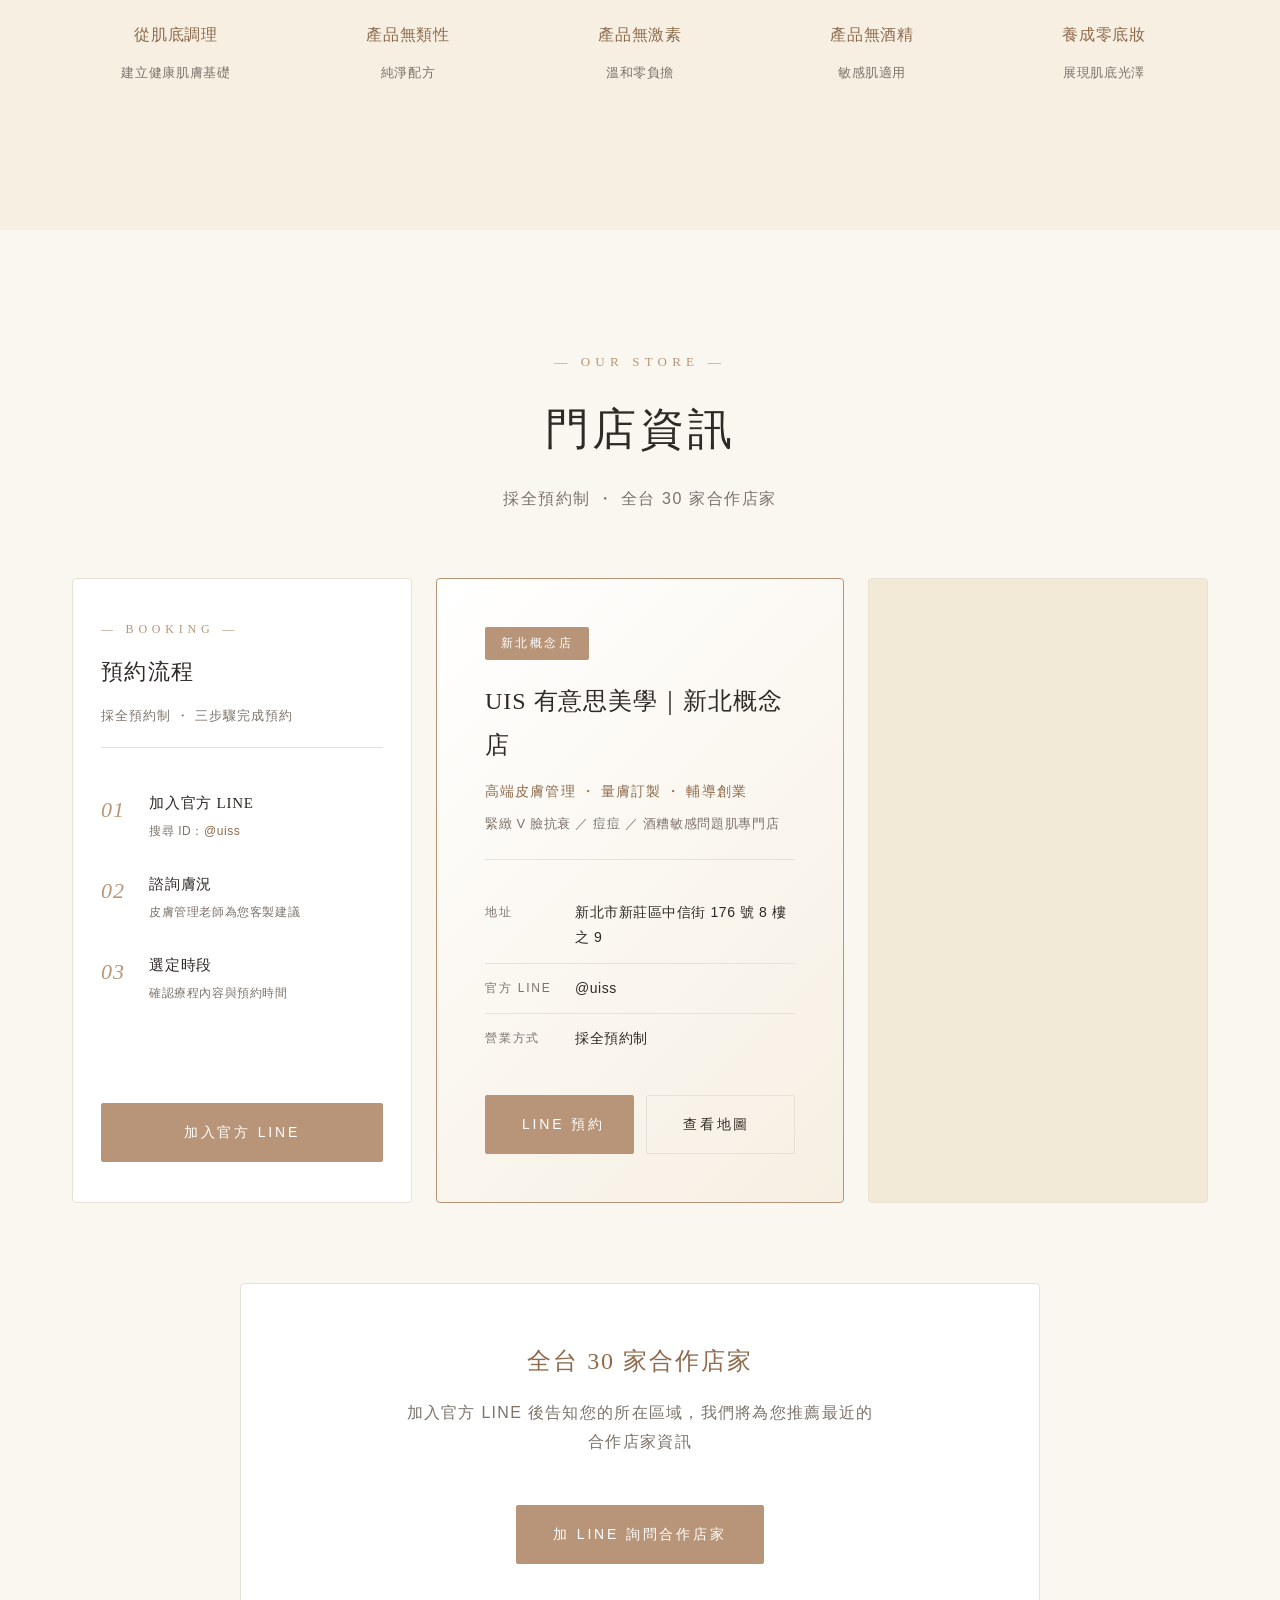
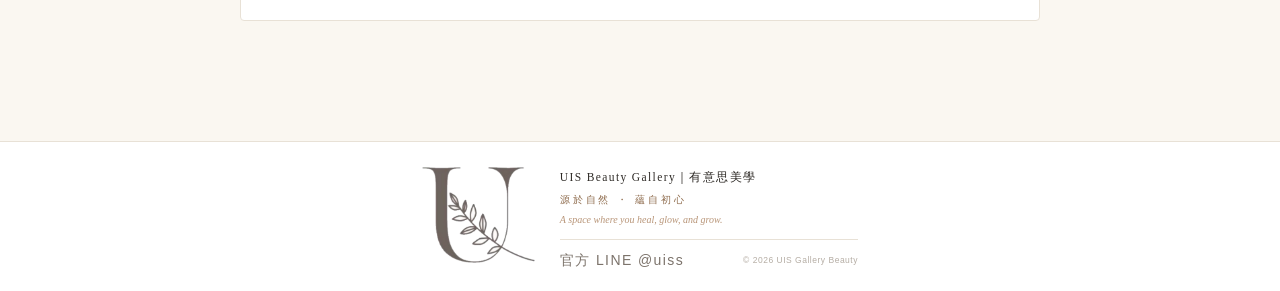
==== commit ccf6c296: "style(footer): 整體縮 70%（LOGO 137→96、字體/間距/padding 同步） - padding 36/26 → 25/18 - gap 36 → 25 - max-wid" ====
--- a/index.html
+++ b/index.html
@@ -17,7 +17,7 @@
   <link rel="icon" type="image/png" sizes="192x192" href="images/brand/favicon-192.png">
   <link rel="apple-touch-icon" sizes="180x180" href="images/brand/apple-touch-icon.png">
 
-  <link rel="stylesheet" href="assets/css/style.css?v=202605301738">
+  <link rel="stylesheet" href="assets/css/style.css?v=202605301743">
 </head>
 <body>
 
@@ -206,7 +206,7 @@
   <!-- ===== Footer ===== -->
   <footer class="site-footer">
     <div class="container">
-      <img class="footer-logo" src="images/brand/logo-mark.png" alt="UIS Gallery Beauty">
+      <img class="footer-logo" src="images/brand/logo-mark-trim.png" alt="UIS Gallery Beauty">
       <p class="footer-brand">UIS Beauty Gallery｜有意思美學</p>
       <p class="footer-tagline">源於自然 ・ 蘊自初心</p>
       <p class="footer-en">A space where you heal, glow, and grow.</p>
@@ -226,6 +226,6 @@
     <div class="lightbox-counter"></div>
   </div>
 
-  <script src="assets/js/main.js?v=202605301738"></script>
+  <script src="assets/js/main.js?v=202605301743"></script>
 </body>
 </html>
--- a/assets/css/style.css
+++ b/assets/css/style.css
@@ -1034,9 +1034,9 @@
   .lightbox-next { right: 8px; width: 44px; height: 44px; font-size: 24px; }
 }
 
-/* ---------- Footer（左右兩欄：左 LOGO、右文字組，壓矮白色區）---------- */
+/* ---------- Footer（左右兩欄，整體縮 70%）---------- */
 .site-footer {
-  padding: 36px 0 26px;
+  padding: 25px 0 18px;
   background: #fff;
   border-top: 1px solid var(--color-line);
 }
@@ -1048,27 +1048,25 @@
     "logo tagline"
     "logo en"
     "logo links";
-  column-gap: 36px;
+  column-gap: 25px;
   row-gap: 0;
   align-items: center;
-  max-width: 720px;
+  max-width: 500px;
 }
 .footer-logo {
   grid-area: logo;
   width: auto;
-  height: 137px;        /* = 右欄 brand 頂到 links 底的實測高度 */
+  height: 96px;         /* 137 * 0.7 ≈ 96，墨水實際上下緣對齊文字組 */
   margin: 0;
   opacity: 1;
   align-self: stretch;
-  /* 用 trim 版（裁掉 800x800 PNG 的透明 padding，墨水真正貼齊邊框） */
-  content: url('../../images/brand/logo-mark-trim.png');
 }
 .footer-brand {
   grid-area: brand;
   font-family: var(--font-heading);
-  font-size: 16px;
+  font-size: 11.5px;
   letter-spacing: 0.12em;
-  margin: 0 0 4px;
+  margin: 0 0 3px;
   text-align: left;
   align-self: end;
 }
@@ -1076,8 +1074,8 @@
   grid-area: tagline;
   letter-spacing: 0.3em;
   color: var(--color-accent-dark);
-  font-size: 13px;
-  margin: 0 0 4px;
+  font-size: 9.5px;
+  margin: 0 0 3px;
   text-align: left;
   align-self: center;
 }
@@ -1086,8 +1084,8 @@
   font-family: var(--font-en);
   font-style: italic;
   color: var(--color-accent);
-  font-size: 13.5px;
-  margin: 0 0 14px;
+  font-size: 10px;
+  margin: 0 0 10px;
   text-align: left;
   align-self: center;
 }
@@ -1098,9 +1096,9 @@
   justify-content: space-between;
   align-items: center;
   border-top: 1px solid var(--color-line);
-  padding-top: 12px;
+  padding-top: 8px;
   margin: 0;
-  font-size: 12px;
+  font-size: 9px;
   align-self: start;
 }
 .footer-links a {
@@ -1110,7 +1108,6 @@
 }
 .footer-links a:hover { color: var(--color-accent-dark); }
 .footer-sep { display: none; }
-/* 把 .footer-copy 顯示在 .footer-links 內側右邊（用 ::after 從 data 寫入太麻煩，所以用 grid 把 copy 推進 links 那塊） */
 .footer-copy {
   display: none;       /* 桌面：被收進 links 的 flex 右側，這個 <p> 隱藏 */
 }
@@ -1118,7 +1115,7 @@
   content: "© 2026 UIS Gallery Beauty";
   color: var(--color-faint);
   letter-spacing: 0.06em;
-  font-size: 11.5px;
+  font-size: 8.5px;
 }
 .footer-links a {
   color: var(--color-muted);
